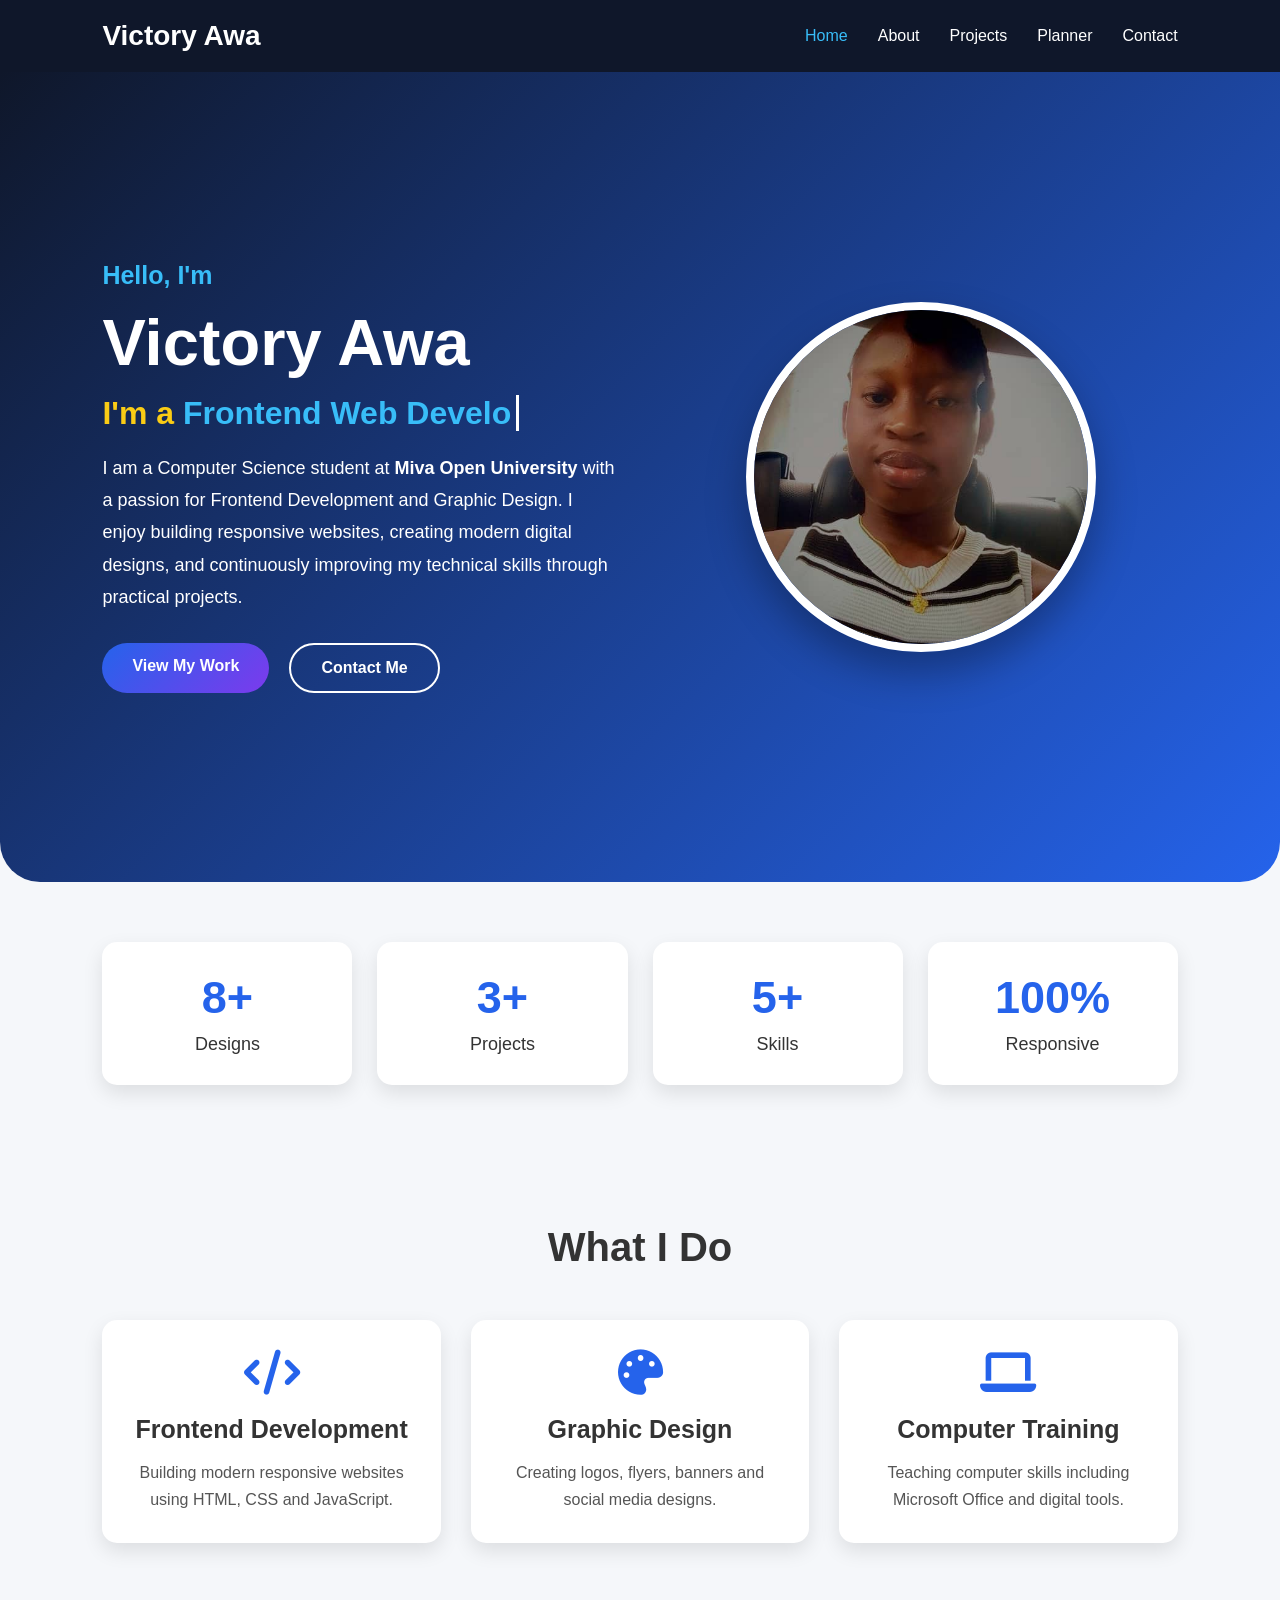
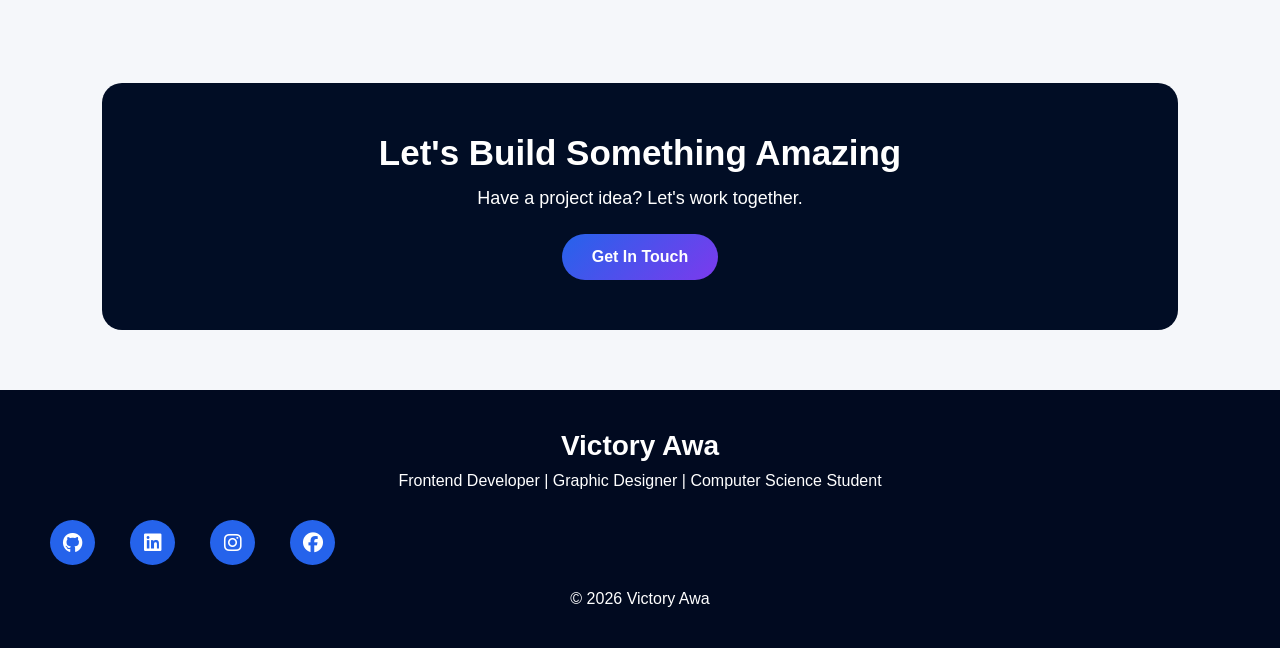
==== Student Portfolio Website/index.html @ f80d8380 "Final portfolio submission" ====
<!DOCTYPE html>
<html lang="en">

<head>

<meta charset="UTF-8">
<meta name="viewport" content="width=device-width, initial-scale=1.0">

<title>Victory Awa | Portfolio</title>

<link rel="stylesheet" href="css/style.css">

<link rel="stylesheet"
href="https://cdnjs.cloudflare.com/ajax/libs/font-awesome/6.7.2/css/all.min.css">

</head>


<body>


<header>

<nav class="navbar">

<div class="logo">
Victory Awa
</div>


<ul class="nav-links">

<li><a href="index.html" class="active">Home</a></li>

<li><a href="about.html">About</a></li>

<li><a href="projects.html">Projects</a></li>

<li><a href="planner.html">Planner</a></li>

<li><a href="contact.html">Contact</a></li>

</ul>

</nav>

</header>




<section class="hero">


<div class="hero-text">


<h3>
Hello, I'm
</h3>


<h1>
Victory Awa
</h1>

<h2>
I'm a <span id="typing"></span>
</h2>


<p>
I am a Computer Science student at <strong>Miva Open University</strong> with a passion for Frontend Development and Graphic Design. I enjoy building responsive websites, creating modern digital designs, and continuously improving my technical skills through practical projects.
</p>



<div class="hero-buttons">


<a href="projects.html" class="btn">
View My Work
</a>


<a href="contact.html" class="btn btn-outline">
Contact Me
</a>


</div>


</div>





<div class="hero-image">


<img src="images/PROFILE.jpg.jpeg" alt="Victory Awa">


</div>


</section>







<section class="stats">


<div class="stat-card">

<h2>
8+
</h2>

<p>
Designs
</p>

</div>



<div class="stat-card">

<h2>
3+
</h2>

<p>
Projects
</p>

</div>




<div class="stat-card">

<h2>
5+
</h2>

<p>
Skills
</p>

</div>




<div class="stat-card">

<h2>
100%
</h2>

<p>
Responsive
</p>

</div>


</section>







<section class="services">


<h2 class="section-title">
What I Do
</h2>



<div class="service-container">


<div class="service-card">

<i class="fa-solid fa-code"></i>

<h3>
Frontend Development
</h3>

<p>
Building modern responsive websites using HTML, CSS and JavaScript.
</p>

</div>





<div class="service-card">

<i class="fa-solid fa-palette"></i>

<h3>
Graphic Design
</h3>

<p>
Creating logos, flyers, banners and social media designs.
</p>

</div>





<div class="service-card">

<i class="fa-solid fa-laptop"></i>

<h3>
Computer Training
</h3>

<p>
Teaching computer skills including Microsoft Office and digital tools.
</p>

</div>


</div>


</section>







<section class="cta">


<h2>
Let's Build Something Amazing
</h2>


<p>
Have a project idea? Let's work together.
</p>


<a href="contact.html" class="btn">
Get In Touch
</a>


</section>





<footer>

<h3>
Victory Awa
</h3>

<p>
Frontend Developer | Graphic Designer | Computer Science Student
</p>
<div class="social-links">

       <a href="https://github.com/vawa4101-byte" target="_blank">
    <i class="fab fa-github"></i>
</a>

<a href="https://www.linkedin.com/in/victory-awa-86080041b?utm_source=share_via&utm_content=profile&utm_medium=member_android" target="_blank">
    <i class="fab fa-linkedin"></i>
</a>

<a href="https://www.instagram.com/vic973tory?igsh=dDZxZGE0OThobXF5" target="_blank">
    <i class="fab fa-instagram"></i>
</a>

<a href="https://www.facebook.com/share/1CQJ4RZ9uT/" target="_blank">
    <i class="fab fa-facebook"></i>
</a>

    </div>
 
<p>
© 2026 Victory Awa
</p>

</footer>



<script src="js/script.js"></script>


</body>

</html>
---- Student Portfolio Website/css/style.css ----
*{
    margin:0;
    padding:0;
    box-sizing:border-box;
   font-family: Arial, Helvetica, sans-serif;
}

body{
    background:#f5f7fa;
    color:#333;
}

.navbar{
    display:flex;
    justify-content:space-between;
    align-items:center;
    padding:20px 8%;
    background:#0f172a;
    position:sticky;
    top:0;
    z-index:1000;
}

.logo{
    color:#fff;
    font-size:28px;
    font-weight:bold;
}

.nav-links{
    display:flex;
    list-style:none;
    gap:30px;
}

.nav-links li a{
    color:#fff;
    text-decoration:none;
    transition:.3s;
}

.nav-links li a:hover,
.nav-links li a.active{
    color:#38bdf8;
}

.hero{
    min-height:75vh;
    display:flex;
    justify-content:space-between;
    align-items:center;
    padding:80px 8%;
    gap:60px;
}

.hero-text{
    flex:1;
}

.hero-text h1{
    font-size:55px;
    margin-bottom:15px;
}

.hero-text h2{
    color:#2563eb;
    margin-bottom:20px;
}

.hero-text p{
    line-height:1.8;
    margin-bottom:30px;
    font-size:18px;
}

.btn{
    display:inline-block;
    padding:14px 35px;
    background:#2563eb;
    color:#fff;
    text-decoration:none;
    border-radius:8px;
    font-weight:600;
    transition:.3s;
}

.btn:hover{
    background:#1d4ed8;
    transform:translateY(-3px);
}

.hero-image{
    flex:1;
    display:flex;
    justify-content:center;
}

.hero-image img{
    width:350px;
    height:350px;
    border-radius:50%;
    object-fit:cover;
    border:8px solid white;
    box-shadow:0 15px 40px rgba(0,0,0,.25);
    transition:0.4s;
}

.hero-image img:hover{
    transform:scale(1.05);
}

@media(max-width:768px){

.navbar{
    flex-direction:column;
    gap:20px;
}

.nav-links{
    flex-direction:column;
    text-align:center;
}

.hero{
    flex-direction:column-reverse;
    text-align:center;
}

.hero-text h1{
    font-size:40px;
}

.hero-image img{
    width:280px;
    height:280px;
}
}
.projects{
    padding:80px 8%;
}

.section-title{
    text-align:center;
    font-size:40px;
    margin-bottom:50px;
}

.project-container{
    display:grid;
    grid-template-columns:repeat(auto-fit,minmax(300px,1fr));
    gap:30px;
}

.project-card{
    background:#fff;
    border-radius:15px;
    overflow:hidden;
    box-shadow:0 10px 20px rgba(0,0,0,.1);
    transition:.3s;
}

.project-card:hover{
    transform:translateY(-10px);
}

.project-card img{
    width:100%;
    height:220px;
    object-fit:cover;
}

.project-card h2{
    padding:20px 20px 10px;
}

.project-card p{
    padding:0 20px 20px;
    line-height:1.7;
}

.project-card .btn{
    margin:20px;
    display:inline-block;
}
.planner{
    padding:80px 8%;
}

.task-box{
    display:flex;
    gap:15px;
    margin-bottom:30px;
}

.task-box input{
    flex:1;
    padding:15px;
    border:2px solid #ddd;
    border-radius:8px;
    font-size:16px;
}

.task-box button{
    padding:15px 30px;
    border:none;
    background:#2563eb;
    color:white;
    cursor:pointer;
    border-radius:8px;
}

#taskList{
    list-style:none;
}

#taskList li{
    background:white;
    padding:15px;
    margin-bottom:15px;
    border-radius:8px;
    display:flex;
    justify-content:space-between;
    align-items:center;
    box-shadow:0 5px 15px rgba(0,0,0,.1);
}

.completed span{
    text-decoration:line-through;
    color:gray;
}

.complete,
.delete{
    border:none;
    padding:8px 12px;
    cursor:pointer;
    margin-left:5px;
}

.complete{
    background:green;
    color:white;
}

.delete{
    background:red;
    color:white;
}
.hero{
    background:linear-gradient(135deg,#0f172a,#1e3a8a);
    color:white;
    border-radius:0 0 40px 40px;
}

.hero h3{
    font-size:24px;
    margin-bottom:10px;
    color:#93c5fd;
}

.hero-buttons{
    display:flex;
    gap:20px;
    margin-top:30px;
}

.btn-outline{
    background:transparent;
    border:2px solid white;
}

.btn-outline:hover{
    background:white;
    color:#1e3a8a;
}
.about{
    padding:80px 8%;
}

.about-container{
    display:grid;
    grid-template-columns:1fr 2fr;
    gap:50px;
    align-items:center;
}

.about-image img{
    width:100%;
    max-width:350px;
    border-radius:20px;
    box-shadow:0 10px 30px rgba(0,0,0,.2);
}

.about-content p{
    margin:20px 0;
    line-height:1.8;
}

.info-grid{
    display:grid;
    grid-template-columns:repeat(auto-fit,minmax(200px,1fr));
    gap:20px;
    margin-top:30px;
}

.info-card{
    background:#fff;
    padding:25px;
    border-radius:15px;
    text-align:center;
    box-shadow:0 5px 15px rgba(0,0,0,.1);
    transition:.3s;
}

.info-card:hover{
    transform:translateY(-8px);
}

.info-card i{
    font-size:40px;
    color:#2563eb;
    margin-bottom:15px;
}

@media(max-width:768px){

.about-container{
    grid-template-columns:1fr;
    text-align:center;
}

.about-image{
    display:flex;
    justify-content:center;
}

}
.about-image img{
    width:350px;
    height:350px;
    border-radius:50%;
    object-fit:cover;
    border:8px solid #2563eb;
    box-shadow:0 10px 30px rgba(0,0,0,0.2);
}
.skills-section{
    margin-top:60px;
}

.skills-section h2{
    text-align:center;
    margin-bottom:40px;
}


.skill{
    margin-bottom:25px;
}


.skill-name{
    display:flex;
    justify-content:space-between;
    margin-bottom:10px;
    font-weight:bold;
}


.skill-bar{
    width:100%;
    height:12px;
    background:#ddd;
    border-radius:20px;
    overflow:hidden;
}


.skill-bar div{
    height:100%;
    background:#2563eb;
    border-radius:20px;
}


.html{
    width:90%;
}

.css{
    width:85%;
}

.javascript{
    width:75%;
}

.design{
    width:80%;
}
.project-icon{
    font-size:50px;
    color:#2563eb;
    margin:30px 0;
}


.project-card{
    text-align:center;
    padding-bottom:30px;
}


.project-card h2{
    margin-bottom:15px;
}


.project-card p{
    padding:0 25px 20px;
    line-height:1.7;
}.projects{
    padding:80px 8%;
    background:#f5f7fb;
}

.section-title{
    text-align:center;
    font-size:42px;
    margin-bottom:50px;
}

.project-container{
    display:grid;
    grid-template-columns:repeat(auto-fit, minmax(320px, 1fr));
    gap:30px;
    margin-top:40px;
}
.project-card{
    background:#fff;
    border-radius:20px;
    padding:30px;
    text-align:center;
    box-shadow:0 10px 25px rgba(0,0,0,.1);
    transition:.3s;

    display:flex;
    flex-direction:column;
    justify-content:space-between;

    min-height:420px;
}

.project-card:hover{
    transform:translateY(-10px);
}

.project-icon{
    font-size:55px;
    color:#2563eb;
    margin-bottom:20px;
}

.project-card h2{
    margin-bottom:15px;
}

.project-card p{
    margin-bottom:25px;
    line-height:1.7;
}

.project-card .btn{
    display:inline-block;
    padding:12px 25px;
    background:#2563eb;
    color:#fff;
    text-decoration:none;
    border-radius:8px;
    transition:.3s;
}

.project-card .btn:hover{
    background:#1d4ed8;
}
.project-card{
    background:#fff;
    border-radius:20px;
    padding:35px;
    text-align:center;
    box-shadow:0 10px 25px rgba(0,0,0,.12);
    transition:0.4s ease;
}

.project-card:hover{
    transform:translateY(-12px);
    box-shadow:0 18px 35px rgba(37,99,235,.25);
}

.project-icon{
    font-size:60px;
    color:#2563eb;
    margin-bottom:20px;
}

.project-card h2{
    margin-bottom:15px;
    color:#0f172a;
}

.project-card p{
    line-height:1.8;
    margin-bottom:25px;
}

.project-card .btn{
    width:100%;
}
.gallery{
    padding:80px 8%;
}

.gallery-container{
    display:grid;
    grid-template-columns:repeat(auto-fit,minmax(250px,1fr));
    gap:25px;
}

.gallery-item{
    overflow:hidden;
    border-radius:20px;
    box-shadow:0 10px 25px rgba(0,0,0,.15);
}

.gallery-item img{
    width:100%;
    height:250px;
    object-fit:cover;
    transition:.4s;
}

.gallery-item img:hover{
    transform:scale(1.08);
}

.project-subtitle{
    text-align:center;
    margin-bottom:50px;
    color:#666;
    font-size:18px;
}
.contact{
    padding:80px 8%;
    background:#f5f7fb;
}

.contact-subtitle{
    text-align:center;
    color:#666;
    margin-bottom:50px;
}

.contact-container{
    display:grid;
    grid-template-columns:1fr 2fr;
    gap:40px;
}

.contact-info{
    display:flex;
    flex-direction:column;
    gap:25px;
}

.info-box{
    background:#fff;
    padding:25px;
    border-radius:15px;
    text-align:center;
    box-shadow:0 10px 20px rgba(0,0,0,.1);
}

.info-box i{
    font-size:35px;
    color:#2563eb;
    margin-bottom:15px;
}

.contact-form{
    background:#fff;
    padding:35px;
    border-radius:15px;
    box-shadow:0 10px 20px rgba(0,0,0,.1);
}

.contact-form input,
.contact-form textarea{
    width:100%;
    padding:15px;
    margin-bottom:20px;
    border:2px solid #ddd;
    border-radius:8px;
    font-size:16px;
}

.contact-form input:focus,
.contact-form textarea:focus{
    outline:none;
    border-color:#2563eb;
}

.contact-form button{
    border:none;
    cursor:pointer;
}

@media(max-width:768px){

.contact-container{
    grid-template-columns:1fr;
}

}
.footer{
    background:#0f172a;
    color:white;
    text-align:center;
    padding:50px 20px;
    margin-top:80px;
}

.footer h2{
    margin-bottom:10px;
}

.footer p{
    margin:10px 0;
}

.social-links{
    margin:25px 0;
}

.social-links a{
    display:inline-flex;
    justify-content:center;
    align-items:center;
    width:45px;
    height:45px;
    margin:0 10px;
    border-radius:50%;
    background:#2563eb;
    color:white;
    text-decoration:none;
    font-size:20px;
    transition:.3s;
}

.social-links a:hover{
    background:white;
    color:#2563eb;
    transform:translateY(-5px);
}

.copyright{
    margin-top:20px;
    font-size:14px;
    color:#ccc;
}
/* ================= PLANNER PAGE ================= */

.planner{
    padding:80px 8%;
    min-height:100vh;
    background:#f5f7fb;
}

.task-box{
    display:flex;
    gap:15px;
    margin:40px auto;
    max-width:800px;
}

.task-box input{
    flex:1;
    padding:15px;
    font-size:17px;
    border:2px solid #ddd;
    border-radius:10px;
}

.task-box button{
    background:#2563eb;
    color:white;
    border:none;
    padding:15px 30px;
    border-radius:10px;
    cursor:pointer;
    transition:.3s;
}

.task-box button:hover{
    background:#1d4ed8;
}

#taskList{
    list-style:none;
    max-width:800px;
    margin:auto;
}

#taskList li{
    background:white;
    padding:18px;
    margin-bottom:15px;
    display:flex;
    justify-content:space-between;
    align-items:center;
    border-radius:10px;
    box-shadow:0 5px 15px rgba(0,0,0,.1);
}

.complete{
    background:green;
    color:white;
    border:none;
    padding:8px 15px;
    border-radius:6px;
    cursor:pointer;
    margin-right:10px;
}

.delete{
    background:red;
    color:white;
    border:none;
    padding:8px 15px;
    border-radius:6px;
    cursor:pointer;
}

.completed span{
    text-decoration:line-through;
    color:gray;
}

@media(max-width:768px){

.task-box{
    flex-direction:column;
}

.task-box button{
    width:100%;
}

}
/* ================= CONTACT PAGE ================= */

.contact{
    padding:80px 8%;
    background:#f5f7fb;
    min-height:100vh;
}

.contact-container{
    display:grid;
    grid-template-columns:1fr 1.5fr;
    gap:40px;
    margin-top:50px;
    align-items:start;
}

.contact-info{
    background:#0f172a;
    color:#fff;
    padding:40px;
    border-radius:20px;
}

.contact-info h2{
    margin-bottom:25px;
    font-size:30px;
}

.contact-info p{
    margin:20px 0;
    font-size:18px;
    display:flex;
    align-items:center;
    gap:12px;
}

.contact-info i{
    color:#38bdf8;
    font-size:22px;
}

.contact-form{
    background:#fff;
    padding:40px;
    border-radius:20px;
    box-shadow:0 10px 30px rgba(0,0,0,.1);
}

.contact-form input,
.contact-form textarea{
    width:100%;
    padding:15px;
    margin-bottom:20px;
    border:2px solid #ddd;
    border-radius:10px;
    font-size:16px;
    transition:.3s;
}

.contact-form input:focus,
.contact-form textarea:focus{
    border-color:#2563eb;
    outline:none;
}

.contact-form textarea{
    resize:none;
}

.contact-form .btn{
    width:100%;
    border:none;
    cursor:pointer;
}

.social-links{
    display:flex;
    gap:15px;
    margin-top:30px;
}

.social-links a{
    width:45px;
    height:45px;
    display:flex;
    justify-content:center;
    align-items:center;
    background:#2563eb;
    color:#fff;
    border-radius:50%;
    text-decoration:none;
    transition:.3s;
}

.social-links a:hover{
    background:#38bdf8;
    transform:translateY(-5px);
}

@media(max-width:768px){

.contact-container{
    grid-template-columns:1fr;
}

.contact-info,
.contact-form{
    padding:25px;
}

}
/* ===== MOBILE NAVIGATION ===== */

.menu-toggle{
    display:none;
    font-size:28px;
    color:white;
    cursor:pointer;
}

@media(max-width:768px){

.navbar{
    position:relative;
}

.menu-toggle{
    display:block;
}

.nav-links{
    display:none;
    flex-direction:column;
    position:absolute;
    top:80px;
    left:0;
    width:100%;
    background:#0f172a;
    padding:20px 0;
}

.nav-links.active{
    display:flex;
}

.nav-links li{
    margin:15px 0;
    text-align:center;
}

}
#typing{
    color:#38bdf8;
    font-weight:bold;
    border-right:3px solid white;
    padding-right:5px;
    animation:blink .8s infinite;
}

@keyframes blink{

50%{

border-color:transparent;

}

}
.info-card{
    background:#fff;
    border-radius:15px;
    padding:25px;
    margin-bottom:20px;
    text-align:center;
}

.info-card i{
    font-size:28px;
    color:#38bdf8;
    margin-bottom:10px;
}

.info-card h3{
    margin:10px 0;
    color:#0f172a;
}

.info-card p{
    color:#555;
    font-size:16px;
}
/* ================= GALLERY ================= */

.gallery{
    padding:80px 8%;
}

.gallery-heading{
    font-size:28px;
    margin:60px 0 25px;
    color:#1e3a8a;
    text-align:left;
}

.gallery-grid{
    display:grid;
    grid-template-columns:repeat(auto-fit,minmax(300px,1fr));
    gap:25px;
}

.gallery-img{
    width:100%;
    height:250px;
    object-fit:cover;
    border-radius:15px;
    cursor:pointer;
    transition:.4s;
    box-shadow:0 10px 25px rgba(0,0,0,.15);
}

.gallery-img:hover{
    transform:scale(1.04);
}

.project-subtitle{
    text-align:center;
    margin-bottom:50px;
    color:#666;
    font-size:18px;
}
/* ================= PROJECT PAGE DESIGN ================= */


.project-hero{

    background:linear-gradient(135deg,#2563eb,#7c3aed);

    color:white;

    text-align:center;

    padding:90px 8%;

}


.project-hero h1{

    font-size:50px;

    margin-bottom:20px;

}


.project-hero p{

    font-size:20px;

}





/* FEATURED PROJECT */


.featured-project{

    display:grid;

    grid-template-columns:1fr 1fr;

    gap:50px;

    padding:80px 8%;

    align-items:center;

}


.featured-image img{

    width:100%;

    border-radius:25px;

    box-shadow:0 20px 40px rgba(0,0,0,.15);

}



.featured-text h2{

    font-size:40px;

    color:#2563eb;

    margin-bottom:20px;

}



.featured-text p{

    line-height:1.8;

    font-size:18px;

    margin-bottom:25px;

}




.tech{

    display:flex;

    gap:15px;

    flex-wrap:wrap;

    margin-bottom:30px;

}



.tech span{

    background:#7c3aed;

    color:white;

    padding:10px 20px;

    border-radius:30px;

    font-size:14px;

}





/* GALLERY */


.gallery{

    padding:80px 8%;

    background:#f8fafc;

}



.gallery h2{

    text-align:center;

    font-size:40px;

    color:#2563eb;

}



.gallery p{

    text-align:center;

    margin-bottom:40px;

    color:#666;

}



.gallery h3{

    margin:50px 0 20px;

    font-size:28px;

    color:#7c3aed;

}




.gallery-grid{

    display:grid;

    grid-template-columns:repeat(auto-fit,minmax(280px,1fr));

    gap:25px;

}



.gallery-grid img{

    width:100%;

    height:280px;

    object-fit:cover;

    border-radius:20px;

    box-shadow:0 10px 25px rgba(0,0,0,.15);

    transition:.4s;

    cursor:pointer;

}



.gallery-grid img:hover{

    transform:scale(1.05);

}







/* OTHER PROJECTS */


.other-projects{

    padding:80px 8%;

}



.other-projects h2{

    text-align:center;

    font-size:40px;

    color:#2563eb;

    margin-bottom:40px;

}



.cards{

    display:grid;

    grid-template-columns:repeat(auto-fit,minmax(300px,1fr));

    gap:30px;

}




.card{

    background:white;

    padding:35px;

    border-radius:20px;

    text-align:center;

    box-shadow:0 15px 30px rgba(0,0,0,.1);

    transition:.3s;

}



.card:hover{

    transform:translateY(-10px);

}



.card i{

    font-size:50px;

    color:#7c3aed;

    margin-bottom:20px;

}



.card h3{

    font-size:25px;

    margin-bottom:15px;

}



.card p{

    line-height:1.7;

    margin-bottom:25px;

}






/* BUTTON */


.btn{

    display:inline-block;

    background:linear-gradient(135deg,#2563eb,#7c3aed);

    color:white;

    padding:14px 30px;

    border-radius:30px;

    text-decoration:none;

    transition:.3s;

}



.btn:hover{

    transform:translateY(-3px);

    opacity:.9;

}





/* FOOTER */


footer{

    background:#0f172a;

    color:white;

    text-align:center;

    padding:40px;

}



footer h3{

    font-size:28px;

    margin-bottom:10px;

}

/* MOBILE RESPONSIVE */


@media(max-width:900px){


.featured-project{

    grid-template-columns:1fr;

    text-align:center;

}



.featured-text .tech{

    justify-content:center;

}



.project-hero h1{

    font-size:38px;

}


}
/* ================= HOME PAGE DESIGN ================= */


.hero{

    min-height:90vh;

    display:flex;

    justify-content:space-between;

    align-items:center;

    padding:80px 8%;

    background:linear-gradient(135deg,#0f172a,#2563eb);

    color:white;

    gap:50px;

}




.hero-text{

    flex:1;

}



.hero-text h3{

    color:#38bdf8;

    font-size:25px;

    margin-bottom:15px;

}



.hero-text h1{

    font-size:65px;

    margin-bottom:15px;

}



.hero-text h2{

    color:#facc15;

    font-size:32px;

    margin-bottom:20px;

}



.hero-text p{

    font-size:18px;

    line-height:1.8;

    margin-bottom:30px;

    max-width:600px;

}




.hero-buttons{

    display:flex;

    gap:20px;

    flex-wrap:wrap;

}





.btn-outline{

    background:transparent;

    border:2px solid white;

}



.btn-outline:hover{

    background:white;

    color:#2563eb;

}




.hero-image{

    display:flex;

    justify-content:center;

    flex:1;

}




.hero-image img{

    width:350px;

    height:350px;

    object-fit:cover;

    border-radius:50%;

    border:8px solid white;

    box-shadow:0 20px 40px rgba(0,0,0,.3);

}





/* STATISTICS */


.stats{

    display:grid;

    grid-template-columns:repeat(auto-fit,minmax(200px,1fr));

    gap:25px;

    padding:70px 8%;

    background:#f8fafc;

}




.stat-card{

    background:white;

    text-align:center;

    padding:35px;

    border-radius:20px;

    box-shadow:0 10px 25px rgba(0,0,0,.1);

    transition:.3s;

}



.stat-card:hover{

    transform:translateY(-10px);

}



.stat-card h2{

    color:#2563eb;

    font-size:45px;

}



.stat-card p{

    font-size:18px;

}





/* SERVICES */


.services{

    padding:80px 8%;

}



.section-title{

    text-align:center;

    font-size:40px;

    margin-bottom:50px;

}



.service-container{

    display:grid;

    grid-template-columns:repeat(auto-fit,minmax(280px,1fr));

    gap:30px;

}



.service-card{

    background:white;

    padding:35px;

    border-radius:20px;

    text-align:center;

    box-shadow:0 10px 25px rgba(0,0,0,.1);

    transition:.3s;

}



.service-card:hover{

    transform:translateY(-10px);

}



.service-card i{

    font-size:50px;

    color:#7c3aed;

    margin-bottom:20px;

}



.service-card h3{

    font-size:25px;

    margin-bottom:15px;

}



.service-card p{

    line-height:1.7;

    color:#555;

}





/* CALL TO ACTION */


.cta{

    margin:60px 8%;

    padding:60px;

    text-align:center;

    border-radius:25px;

    background:linear-gradient(135deg,#7c3aed,#2563eb);

    color:white;

}



.cta h2{

    font-size:40px;

    margin-bottom:20px;

}



.cta p{

    margin-bottom:30px;

    font-size:18px;

}




/* MOBILE HOME */


@media(max-width:900px){


.hero{

    flex-direction:column-reverse;

    text-align:center;

}



.hero-text h1{

    font-size:45px;

}



.hero-text h2{

    font-size:25px;

}



.hero-buttons{

    justify-content:center;

}



.hero-image img{

    width:260px;

    height:260px;

}



.cta{

    padding:40px 20px;

}


}
/* ================= ABOUT PAGE ================= */


.about-hero{

display:grid;

grid-template-columns:1fr 1fr;

align-items:center;

gap:60px;

padding:100px 8%;

background:linear-gradient(135deg,#0f172a,#1d4ed8);

color:#fff;

}

.about-image img{

width:350px;

height:350px;

border-radius:50%;

object-fit:cover;

border:8px solid #fff;

box-shadow:0 15px 35px rgba(0,0,0,.35);

}

.about-text h1{

font-size:50px;

margin-bottom:20px;

}

.about-text p{

line-height:1.9;

font-size:18px;

margin-bottom:30px;

color:#e5e7eb;

}

.skills-section{

padding:80px 8%;

background:#ffffff;

}

.skills-section h2,
.journey h2{

text-align:center;

font-size:40px;

margin-bottom:40px;

color:#1d4ed8;

}

.skill{

margin-bottom:25px;

}

.skill h3{

margin-bottom:10px;

color:#1f2937;

}

.bar{

height:15px;

background:#dbeafe;

border-radius:20px;

overflow:hidden;

}

.bar span{

display:block;

height:100%;

background:linear-gradient(90deg,#2563eb,#1d4ed8);

}

.journey{

padding:80px 8%;

background:#f1f5f9;

}

.timeline{

display:grid;

grid-template-columns:repeat(auto-fit,minmax(250px,1fr));

gap:30px;

}

.timeline-card{

background:#fff;

padding:30px;

border-radius:20px;

box-shadow:0 10px 25px rgba(0,0,0,.08);

text-align:center;

transition:.3s;

}

.timeline-card:hover{

transform:translateY(-8px);

box-shadow:0 20px 40px rgba(37,99,235,.2);

}

@media(max-width:900px){

.about-hero{

grid-template-columns:1fr;

text-align:center;

}

.about-image img{

width:260px;

height:260px;

}

}
/* ================= HOME ADDITIONS (OLD BLUE THEME) ================= */


/* Statistics Section */

.stats{

    display:grid;
    grid-template-columns:repeat(auto-fit,minmax(200px,1fr));
    gap:25px;
    padding:60px 8%;
    background:#f5f7fa;

}


.stat-card{

    background:white;
    padding:30px;
    text-align:center;
    border-radius:15px;
    box-shadow:0 8px 20px rgba(0,0,0,0.1);
    transition:0.3s;

}


.stat-card:hover{

    transform:translateY(-8px);

}


.stat-card h2{

    color:#2563eb;
    font-size:45px;
    margin-bottom:10px;

}


.stat-card p{

    font-size:18px;
    color:#333;

}





/* Services Section */

.services{

    padding:80px 8%;

}



.service-container{

    display:grid;
    grid-template-columns:repeat(auto-fit,minmax(250px,1fr));
    gap:30px;

}



.service-card{

    background:white;
    padding:30px;
    text-align:center;
    border-radius:15px;
    box-shadow:0 8px 20px rgba(0,0,0,0.1);
    transition:.3s;

}



.service-card:hover{

    transform:translateY(-10px);

}



.service-card i{

    font-size:45px;
    color:#2563eb;
    margin-bottom:20px;

}



.service-card h3{

    margin-bottom:15px;

}



.service-card p{

    line-height:1.7;
    color:#555;

}





/* Call To Action */

.cta{

    margin:60px 8%;
    padding:50px;
    background:#010d25;
    color:white;
    text-align:center;
    border-radius:20px;

}



.cta h2{

    font-size:35px;
    margin-bottom:15px;

}



.cta p{

    margin-bottom:25px;

}





/* Better footer */

footer{

    background:#010a20;
    color:white;
    text-align:center;
    padding:40px;

}



footer h3{

    font-size:28px;
    margin-bottom:10px;

}




/* Mobile */

@media(max-width:768px){


.stats{

    grid-template-columns:1fr;

}


.cta{

    margin:30px 5%;
    padding:35px 20px;

}


}
.contact-intro{
    text-align:center;
    margin-bottom:60px;
}

.contact-intro h2{
    font-size:42px;
    margin-bottom:15px;
}

.contact-intro p{
    max-width:700px;
    margin:auto;
    color:#666;
    line-height:1.8;
}
.contact-section{
    width:90%;
    max-width:1200px;
    margin:60px auto;
}

.contact-info{
    display:grid;
    grid-template-columns:repeat(auto-fit,minmax(250px,1fr));
    gap:25px;
    margin-bottom:40px;
}

.info-card{
    background:#fff;
    padding:30px;
    border-radius:15px;
    text-align:center;
    box-shadow:0 10px 25px rgba(0,0,0,.08);
}

.info-card i{
    font-size:32px;
    color:#3b82f6;
    margin-bottom:15px;
}

.contact-form{
    background:#fff;
    padding:35px;
    border-radius:15px;
    box-shadow:0 10px 25px rgba(0,0,0,.08);
}

.contact-form input,
.contact-form textarea{
    width:100%;
    padding:15px;
    margin-bottom:20px;
    border:1px solid #ddd;
    border-radius:10px;
    font-size:16px;
}

.contact-intro{
    text-align:center;
    margin:60px auto 40px;
    max-width:700px;
}

.contact-intro p{
    color:#666;
    line-height:1.8;
}
.planner-page{
    min-height:100vh;
    display:flex;
    flex-direction:column;
}

.planner-container{
    flex:1;
}
#addTaskBtn{
    background:#2563eb;
    color:#fff;
    border:none;
    padding:14px 28px;
    border-radius:10px;
    cursor:pointer;
    font-weight:600;
    transition:0.3s;
}

#addTaskBtn:hover{
    background:#1d4ed8;
}
.add-btn{
    background:#2563eb;
    color:#fff;
    border:none;
    padding:14px 28px;
    border-radius:10px;
    font-weight:600;
    cursor:pointer;
    transition:.3s;
}

.add-btn:hover{
    background:#1d4ed8;
    transform:translateY(-2px);
}
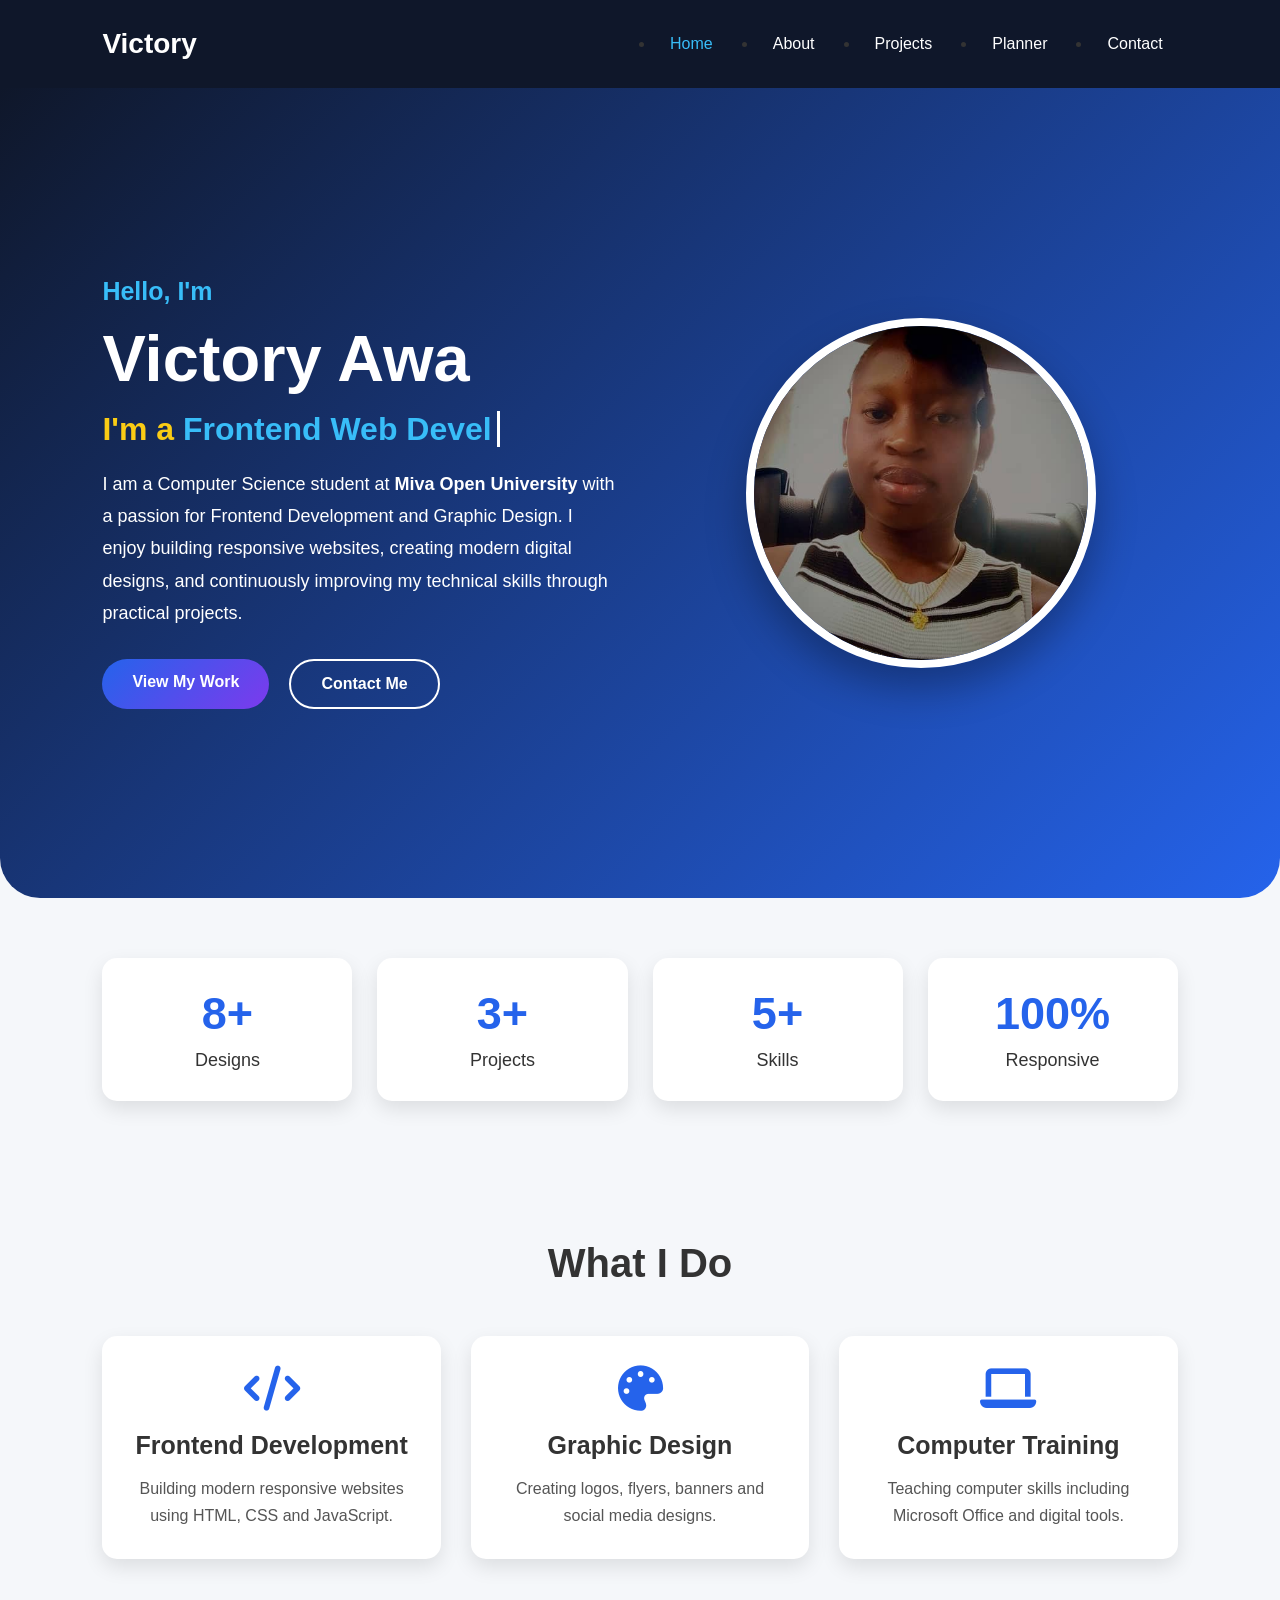
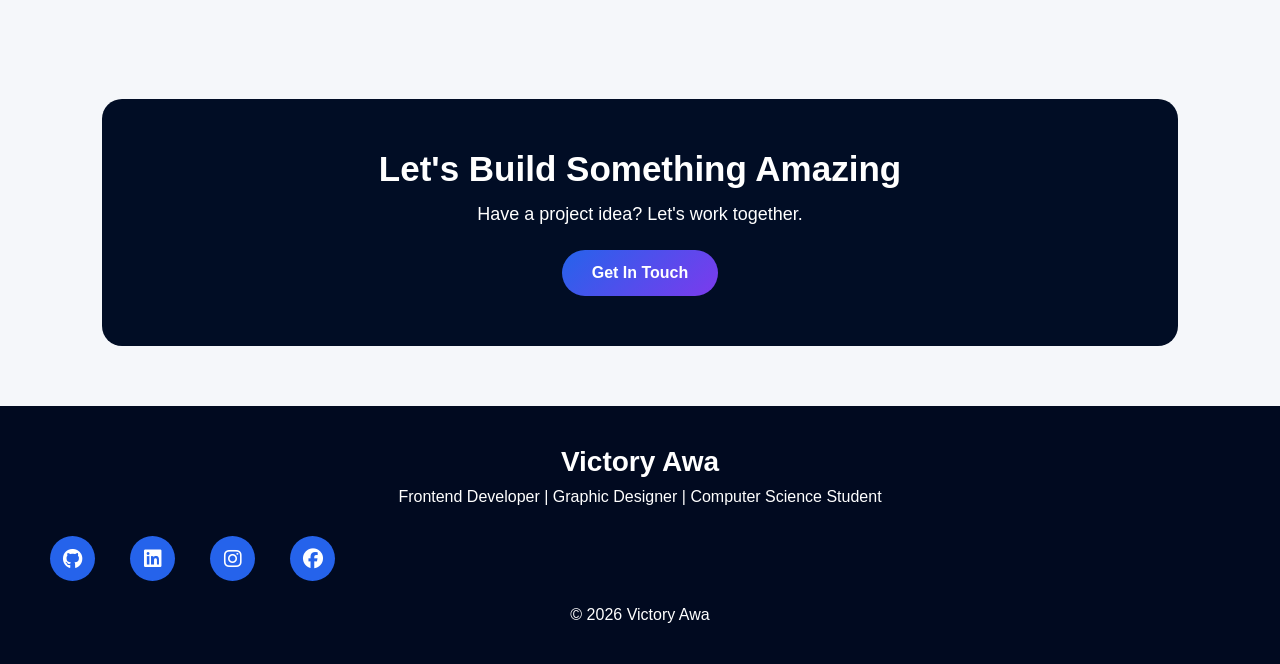
==== commit 2f7e1b95: "Updated mobile navigation" ====
--- a/Student Portfolio Website/index.html
+++ b/Student Portfolio Website/index.html
@@ -23,9 +23,11 @@
 
 <nav class="navbar">
 
-<div class="logo">
-Victory Awa
-</div>
+    <div class="logo">Victory</div>
+
+    <div class="menu-toggle">
+        <i class="fas fa-bars"></i>
+    </div>
 
 
 <ul class="nav-links">
--- a/Student Portfolio Website/css/style.css
+++ b/Student Portfolio Website/css/style.css
@@ -1,1020 +1,2489 @@
+
+
+
+
+
+
 *{
+
     margin:0;
+
     padding:0;
+
     box-sizing:border-box;
+
    font-family: Arial, Helvetica, sans-serif;
-}
+
+}
+
+
 
 body{
+
     background:#f5f7fa;
+
     color:#333;
-}
+
+}
+
+
 
 .navbar{
+
     display:flex;
+
     justify-content:space-between;
+
     align-items:center;
+
     padding:20px 8%;
+
     background:#0f172a;
-    position:sticky;
+
+    position:relative;
+
     top:0;
+
     z-index:1000;
+
 }
 
 .logo{
+
     color:#fff;
+
     font-size:28px;
+
     font-weight:bold;
-}
-
-.nav-links{
+
+}
+
+
+
+/* .nav-links{
+
     display:flex;
+
     list-style:none;
+
     gap:30px;
-}
-
-.nav-links li a{
-    color:#fff;
-    text-decoration:none;
-    transition:.3s;
-}
-
-.nav-links li a:hover,
-.nav-links li a.active{
-    color:#38bdf8;
-}
-
-.hero{
-    min-height:75vh;
-    display:flex;
-    justify-content:space-between;
-    align-items:center;
-    padding:80px 8%;
-    gap:60px;
-}
-
-.hero-text{
-    flex:1;
-}
-
-.hero-text h1{
-    font-size:55px;
-    margin-bottom:15px;
-}
-
-.hero-text h2{
-    color:#2563eb;
-    margin-bottom:20px;
-}
-
-.hero-text p{
-    line-height:1.8;
-    margin-bottom:30px;
-    font-size:18px;
-}
-
-.btn{
-    display:inline-block;
-    padding:14px 35px;
-    background:#2563eb;
-    color:#fff;
-    text-decoration:none;
-    border-radius:8px;
-    font-weight:600;
-    transition:.3s;
-}
-
-.btn:hover{
-    background:#1d4ed8;
-    transform:translateY(-3px);
-}
-
-.hero-image{
-    flex:1;
-    display:flex;
-    justify-content:center;
-}
-
-.hero-image img{
-    width:350px;
-    height:350px;
-    border-radius:50%;
-    object-fit:cover;
-    border:8px solid white;
-    box-shadow:0 15px 40px rgba(0,0,0,.25);
-    transition:0.4s;
-}
-
-.hero-image img:hover{
-    transform:scale(1.05);
-}
-
-@media(max-width:768px){
-
-.navbar{
-    flex-direction:column;
-    gap:20px;
-}
-
-.nav-links{
-    flex-direction:column;
-    text-align:center;
-}
-
-.hero{
-    flex-direction:column-reverse;
-    text-align:center;
-}
-
-.hero-text h1{
-    font-size:40px;
-}
-
-.hero-image img{
-    width:280px;
-    height:280px;
-}
-}
-.projects{
-    padding:80px 8%;
-}
-
-.section-title{
-    text-align:center;
-    font-size:40px;
-    margin-bottom:50px;
-}
-
-.project-container{
-    display:grid;
-    grid-template-columns:repeat(auto-fit,minmax(300px,1fr));
-    gap:30px;
-}
-
-.project-card{
-    background:#fff;
-    border-radius:15px;
-    overflow:hidden;
-    box-shadow:0 10px 20px rgba(0,0,0,.1);
-    transition:.3s;
-}
-
-.project-card:hover{
-    transform:translateY(-10px);
-}
-
-.project-card img{
-    width:100%;
-    height:220px;
-    object-fit:cover;
-}
-
-.project-card h2{
-    padding:20px 20px 10px;
-}
-
-.project-card p{
-    padding:0 20px 20px;
-    line-height:1.7;
-}
-
-.project-card .btn{
-    margin:20px;
-    display:inline-block;
-}
-.planner{
-    padding:80px 8%;
-}
-
-.task-box{
-    display:flex;
-    gap:15px;
-    margin-bottom:30px;
-}
-
-.task-box input{
-    flex:1;
-    padding:15px;
-    border:2px solid #ddd;
-    border-radius:8px;
-    font-size:16px;
-}
-
-.task-box button{
-    padding:15px 30px;
-    border:none;
-    background:#2563eb;
-    color:white;
-    cursor:pointer;
-    border-radius:8px;
-}
-
-#taskList{
-    list-style:none;
-}
-
-#taskList li{
-    background:white;
-    padding:15px;
-    margin-bottom:15px;
-    border-radius:8px;
-    display:flex;
-    justify-content:space-between;
-    align-items:center;
-    box-shadow:0 5px 15px rgba(0,0,0,.1);
-}
-
-.completed span{
-    text-decoration:line-through;
-    color:gray;
-}
-
-.complete,
-.delete{
-    border:none;
-    padding:8px 12px;
-    cursor:pointer;
-    margin-left:5px;
-}
-
-.complete{
-    background:green;
-    color:white;
-}
-
-.delete{
-    background:red;
-    color:white;
-}
-.hero{
-    background:linear-gradient(135deg,#0f172a,#1e3a8a);
-    color:white;
-    border-radius:0 0 40px 40px;
-}
-
-.hero h3{
-    font-size:24px;
-    margin-bottom:10px;
-    color:#93c5fd;
-}
-
-.hero-buttons{
-    display:flex;
-    gap:20px;
-    margin-top:30px;
-}
-
-.btn-outline{
-    background:transparent;
-    border:2px solid white;
-}
-
-.btn-outline:hover{
-    background:white;
-    color:#1e3a8a;
-}
-.about{
-    padding:80px 8%;
-}
-
-.about-container{
-    display:grid;
-    grid-template-columns:1fr 2fr;
-    gap:50px;
-    align-items:center;
-}
-
-.about-image img{
-    width:100%;
-    max-width:350px;
-    border-radius:20px;
-    box-shadow:0 10px 30px rgba(0,0,0,.2);
-}
-
-.about-content p{
-    margin:20px 0;
-    line-height:1.8;
-}
-
-.info-grid{
-    display:grid;
-    grid-template-columns:repeat(auto-fit,minmax(200px,1fr));
-    gap:20px;
-    margin-top:30px;
-}
-
-.info-card{
-    background:#fff;
-    padding:25px;
-    border-radius:15px;
-    text-align:center;
-    box-shadow:0 5px 15px rgba(0,0,0,.1);
-    transition:.3s;
-}
-
-.info-card:hover{
-    transform:translateY(-8px);
-}
-
-.info-card i{
-    font-size:40px;
-    color:#2563eb;
-    margin-bottom:15px;
-}
-
-@media(max-width:768px){
-
-.about-container{
-    grid-template-columns:1fr;
-    text-align:center;
-}
-
-.about-image{
-    display:flex;
-    justify-content:center;
-}
-
-}
-.about-image img{
-    width:350px;
-    height:350px;
-    border-radius:50%;
-    object-fit:cover;
-    border:8px solid #2563eb;
-    box-shadow:0 10px 30px rgba(0,0,0,0.2);
-}
-.skills-section{
-    margin-top:60px;
-}
-
-.skills-section h2{
-    text-align:center;
-    margin-bottom:40px;
-}
-
-
-.skill{
-    margin-bottom:25px;
-}
-
-
-.skill-name{
-    display:flex;
-    justify-content:space-between;
-    margin-bottom:10px;
-    font-weight:bold;
-}
-
-
-.skill-bar{
-    width:100%;
-    height:12px;
-    background:#ddd;
-    border-radius:20px;
-    overflow:hidden;
-}
-
-
-.skill-bar div{
-    height:100%;
-    background:#2563eb;
-    border-radius:20px;
-}
-
-
-.html{
-    width:90%;
-}
-
-.css{
-    width:85%;
-}
-
-.javascript{
-    width:75%;
-}
-
-.design{
-    width:80%;
-}
-.project-icon{
-    font-size:50px;
-    color:#2563eb;
-    margin:30px 0;
-}
-
-
-.project-card{
-    text-align:center;
-    padding-bottom:30px;
-}
-
-
-.project-card h2{
-    margin-bottom:15px;
-}
-
-
-.project-card p{
-    padding:0 25px 20px;
-    line-height:1.7;
-}.projects{
-    padding:80px 8%;
-    background:#f5f7fb;
-}
-
-.section-title{
-    text-align:center;
-    font-size:42px;
-    margin-bottom:50px;
-}
-
-.project-container{
-    display:grid;
-    grid-template-columns:repeat(auto-fit, minmax(320px, 1fr));
-    gap:30px;
-    margin-top:40px;
-}
-.project-card{
-    background:#fff;
-    border-radius:20px;
-    padding:30px;
-    text-align:center;
-    box-shadow:0 10px 25px rgba(0,0,0,.1);
-    transition:.3s;
-
-    display:flex;
-    flex-direction:column;
-    justify-content:space-between;
-
-    min-height:420px;
-}
-
-.project-card:hover{
-    transform:translateY(-10px);
-}
-
-.project-icon{
-    font-size:55px;
-    color:#2563eb;
-    margin-bottom:20px;
-}
-
-.project-card h2{
-    margin-bottom:15px;
-}
-
-.project-card p{
-    margin-bottom:25px;
-    line-height:1.7;
-}
-
-.project-card .btn{
-    display:inline-block;
-    padding:12px 25px;
-    background:#2563eb;
-    color:#fff;
-    text-decoration:none;
-    border-radius:8px;
-    transition:.3s;
-}
-
-.project-card .btn:hover{
-    background:#1d4ed8;
-}
-.project-card{
-    background:#fff;
-    border-radius:20px;
-    padding:35px;
-    text-align:center;
-    box-shadow:0 10px 25px rgba(0,0,0,.12);
-    transition:0.4s ease;
-}
-
-.project-card:hover{
-    transform:translateY(-12px);
-    box-shadow:0 18px 35px rgba(37,99,235,.25);
-}
-
-.project-icon{
-    font-size:60px;
-    color:#2563eb;
-    margin-bottom:20px;
-}
-
-.project-card h2{
-    margin-bottom:15px;
-    color:#0f172a;
-}
-
-.project-card p{
-    line-height:1.8;
-    margin-bottom:25px;
-}
-
-.project-card .btn{
-    width:100%;
-}
-.gallery{
-    padding:80px 8%;
-}
-
-.gallery-container{
-    display:grid;
-    grid-template-columns:repeat(auto-fit,minmax(250px,1fr));
-    gap:25px;
-}
-
-.gallery-item{
-    overflow:hidden;
-    border-radius:20px;
-    box-shadow:0 10px 25px rgba(0,0,0,.15);
-}
-
-.gallery-item img{
-    width:100%;
-    height:250px;
-    object-fit:cover;
-    transition:.4s;
-}
-
-.gallery-item img:hover{
-    transform:scale(1.08);
-}
-
-.project-subtitle{
-    text-align:center;
-    margin-bottom:50px;
-    color:#666;
-    font-size:18px;
-}
-.contact{
-    padding:80px 8%;
-    background:#f5f7fb;
-}
-
-.contact-subtitle{
-    text-align:center;
-    color:#666;
-    margin-bottom:50px;
-}
-
-.contact-container{
-    display:grid;
-    grid-template-columns:1fr 2fr;
-    gap:40px;
-}
-
-.contact-info{
-    display:flex;
-    flex-direction:column;
-    gap:25px;
-}
-
-.info-box{
-    background:#fff;
-    padding:25px;
-    border-radius:15px;
-    text-align:center;
-    box-shadow:0 10px 20px rgba(0,0,0,.1);
-}
-
-.info-box i{
-    font-size:35px;
-    color:#2563eb;
-    margin-bottom:15px;
-}
-
-.contact-form{
-    background:#fff;
-    padding:35px;
-    border-radius:15px;
-    box-shadow:0 10px 20px rgba(0,0,0,.1);
-}
-
-.contact-form input,
-.contact-form textarea{
-    width:100%;
-    padding:15px;
-    margin-bottom:20px;
-    border:2px solid #ddd;
-    border-radius:8px;
-    font-size:16px;
-}
-
-.contact-form input:focus,
-.contact-form textarea:focus{
-    outline:none;
-    border-color:#2563eb;
-}
-
-.contact-form button{
-    border:none;
-    cursor:pointer;
-}
-
-@media(max-width:768px){
-
-.contact-container{
-    grid-template-columns:1fr;
-}
-
-}
-.footer{
-    background:#0f172a;
-    color:white;
-    text-align:center;
-    padding:50px 20px;
-    margin-top:80px;
-}
-
-.footer h2{
-    margin-bottom:10px;
-}
-
-.footer p{
-    margin:10px 0;
-}
-
-.social-links{
-    margin:25px 0;
-}
-
-.social-links a{
-    display:inline-flex;
-    justify-content:center;
-    align-items:center;
-    width:45px;
-    height:45px;
-    margin:0 10px;
-    border-radius:50%;
-    background:#2563eb;
-    color:white;
-    text-decoration:none;
-    font-size:20px;
-    transition:.3s;
-}
-
-.social-links a:hover{
-    background:white;
-    color:#2563eb;
-    transform:translateY(-5px);
-}
-
-.copyright{
-    margin-top:20px;
-    font-size:14px;
-    color:#ccc;
-}
-/* ================= PLANNER PAGE ================= */
-
-.planner{
-    padding:80px 8%;
-    min-height:100vh;
-    background:#f5f7fb;
-}
-
-.task-box{
-    display:flex;
-    gap:15px;
-    margin:40px auto;
-    max-width:800px;
-}
-
-.task-box input{
-    flex:1;
-    padding:15px;
-    font-size:17px;
-    border:2px solid #ddd;
-    border-radius:10px;
-}
-
-.task-box button{
-    background:#2563eb;
-    color:white;
-    border:none;
-    padding:15px 30px;
-    border-radius:10px;
-    cursor:pointer;
-    transition:.3s;
-}
-
-.task-box button:hover{
-    background:#1d4ed8;
-}
-
-#taskList{
-    list-style:none;
-    max-width:800px;
-    margin:auto;
-}
-
-#taskList li{
-    background:white;
-    padding:18px;
-    margin-bottom:15px;
-    display:flex;
-    justify-content:space-between;
-    align-items:center;
-    border-radius:10px;
-    box-shadow:0 5px 15px rgba(0,0,0,.1);
-}
-
-.complete{
-    background:green;
-    color:white;
-    border:none;
-    padding:8px 15px;
-    border-radius:6px;
-    cursor:pointer;
-    margin-right:10px;
-}
-
-.delete{
-    background:red;
-    color:white;
-    border:none;
-    padding:8px 15px;
-    border-radius:6px;
-    cursor:pointer;
-}
-
-.completed span{
-    text-decoration:line-through;
-    color:gray;
-}
-
-@media(max-width:768px){
-
-.task-box{
-    flex-direction:column;
-}
-
-.task-box button{
-    width:100%;
-}
-
-}
-/* ================= CONTACT PAGE ================= */
-
-.contact{
-    padding:80px 8%;
-    background:#f5f7fb;
-    min-height:100vh;
-}
-
-.contact-container{
-    display:grid;
-    grid-template-columns:1fr 1.5fr;
-    gap:40px;
-    margin-top:50px;
-    align-items:start;
-}
-
-.contact-info{
-    background:#0f172a;
-    color:#fff;
-    padding:40px;
-    border-radius:20px;
-}
-
-.contact-info h2{
-    margin-bottom:25px;
-    font-size:30px;
-}
-
-.contact-info p{
-    margin:20px 0;
-    font-size:18px;
-    display:flex;
-    align-items:center;
-    gap:12px;
-}
-
-.contact-info i{
-    color:#38bdf8;
-    font-size:22px;
-}
-
-.contact-form{
-    background:#fff;
-    padding:40px;
-    border-radius:20px;
-    box-shadow:0 10px 30px rgba(0,0,0,.1);
-}
-
-.contact-form input,
-.contact-form textarea{
-    width:100%;
-    padding:15px;
-    margin-bottom:20px;
-    border:2px solid #ddd;
-    border-radius:10px;
-    font-size:16px;
-    transition:.3s;
-}
-
-.contact-form input:focus,
-.contact-form textarea:focus{
-    border-color:#2563eb;
-    outline:none;
-}
-
-.contact-form textarea{
-    resize:none;
-}
-
-.contact-form .btn{
-    width:100%;
-    border:none;
-    cursor:pointer;
-}
-
-.social-links{
-    display:flex;
-    gap:15px;
-    margin-top:30px;
-}
-
-.social-links a{
-    width:45px;
-    height:45px;
-    display:flex;
-    justify-content:center;
-    align-items:center;
-    background:#2563eb;
-    color:#fff;
-    border-radius:50%;
-    text-decoration:none;
-    transition:.3s;
-}
-
-.social-links a:hover{
-    background:#38bdf8;
-    transform:translateY(-5px);
-}
-
-@media(max-width:768px){
-
-.contact-container{
-    grid-template-columns:1fr;
-}
-
-.contact-info,
-.contact-form{
-    padding:25px;
-}
-
-}
-/* ===== MOBILE NAVIGATION ===== */
-
-.menu-toggle{
-    display:none;
-    font-size:28px;
-    color:white;
-    cursor:pointer;
-}
-
-@media(max-width:768px){
-
-.navbar{
-    position:relative;
-}
-
-.menu-toggle{
-    display:block;
-}
-
+
+} */
 .nav-links{
     display:none;
     flex-direction:column;
     position:absolute;
-    top:80px;
+    top:70px;
     left:0;
     width:100%;
     background:#0f172a;
-    padding:20px 0;
-}
-
+}
+
+
+
+.nav-links li a{
+
+    color:#fff;
+
+    text-decoration:none;
+
+    transition:.3s;
+
+}
+.nav-links li{
+    text-align:center;
+    padding:15px;
+}
+
+
+
+.nav-links li a:hover,
+
+.nav-links li a.active{
+
+    color:#38bdf8;
+
+}
 .nav-links.active{
     display:flex;
 }
 
-.nav-links li{
-    margin:15px 0;
+
+.hero{
+
+    min-height:75vh;
+
+    display:flex;
+
+    justify-content:space-between;
+
+    align-items:center;
+
+    padding:80px 8%;
+
+    gap:60px;
+
+}
+
+
+
+.hero-text{
+
+    flex:1;
+
+}
+
+
+
+.hero-text h1{
+
+    font-size:55px;
+
+    margin-bottom:15px;
+
+}
+
+
+
+.hero-text h2{
+
+    color:#2563eb;
+
+    margin-bottom:20px;
+
+}
+
+
+
+.hero-text p{
+
+    line-height:1.8;
+
+    margin-bottom:30px;
+
+    font-size:18px;
+
+}
+
+
+
+.btn{
+
+    display:inline-block;
+
+    padding:14px 35px;
+
+    background:#2563eb;
+
+    color:#fff;
+
+    text-decoration:none;
+
+    border-radius:8px;
+
+    font-weight:600;
+
+    transition:.3s;
+
+}
+
+
+
+.btn:hover{
+
+    background:#1d4ed8;
+
+    transform:translateY(-3px);
+
+}
+
+
+
+.hero-image{
+
+    flex:1;
+
+    display:flex;
+
+    justify-content:center;
+
+}
+
+
+
+.hero-image img{
+
+    width:350px;
+
+    height:350px;
+
+    border-radius:50%;
+
+    object-fit:cover;
+
+    border:8px solid white;
+
+    box-shadow:0 15px 40px rgba(0,0,0,.25);
+
+    transition:0.4s;
+
+}
+
+
+
+.hero-image img:hover{
+
+    transform:scale(1.05);
+
+}
+
+
+
+@media(max-width:768px){
+
+
+
+.navbar{
+
+    flex-direction:column;
+
+    gap:20px;
+
+}
+
+
+
+.nav-links{
+
+    flex-direction:column;
+
     text-align:center;
-}
-
-}
+
+}
+
+
+
+.hero{
+
+    flex-direction:column-reverse;
+
+    text-align:center;
+
+}
+
+
+
+.hero-text h1{
+
+    font-size:40px;
+
+}
+
+
+
+.hero-image img{
+
+    width:280px;
+
+    height:280px;
+
+}
+
+}
+
+.projects{
+
+    padding:80px 8%;
+
+}
+
+
+
+.section-title{
+
+    text-align:center;
+
+    font-size:40px;
+
+    margin-bottom:50px;
+
+}
+
+
+
+.project-container{
+
+    display:grid;
+
+    grid-template-columns:repeat(auto-fit,minmax(300px,1fr));
+
+    gap:30px;
+
+}
+
+
+
+.project-card{
+
+    background:#fff;
+
+    border-radius:15px;
+
+    overflow:hidden;
+
+    box-shadow:0 10px 20px rgba(0,0,0,.1);
+
+    transition:.3s;
+
+}
+
+
+
+.project-card:hover{
+
+    transform:translateY(-10px);
+
+}
+
+
+
+.project-card img{
+
+    width:100%;
+
+    height:220px;
+
+    object-fit:cover;
+
+}
+
+
+
+.project-card h2{
+
+    padding:20px 20px 10px;
+
+}
+
+
+
+.project-card p{
+
+    padding:0 20px 20px;
+
+    line-height:1.7;
+
+}
+
+
+
+.project-card .btn{
+
+    margin:20px;
+
+    display:inline-block;
+
+}
+
+.planner{
+
+    padding:80px 8%;
+
+}
+
+
+
+.task-box{
+
+    display:flex;
+
+    gap:15px;
+
+    margin-bottom:30px;
+
+}
+
+
+
+.task-box input{
+
+    flex:1;
+
+    padding:15px;
+
+    border:2px solid #ddd;
+
+    border-radius:8px;
+
+    font-size:16px;
+
+}
+
+
+
+.task-box button{
+
+    padding:15px 30px;
+
+    border:none;
+
+    background:#2563eb;
+
+    color:white;
+
+    cursor:pointer;
+
+    border-radius:8px;
+
+}
+
+
+
+#taskList{
+
+    list-style:none;
+
+}
+
+
+
+#taskList li{
+
+    background:white;
+
+    padding:15px;
+
+    margin-bottom:15px;
+
+    border-radius:8px;
+
+    display:flex;
+
+    justify-content:space-between;
+
+    align-items:center;
+
+    box-shadow:0 5px 15px rgba(0,0,0,.1);
+
+}
+
+
+
+.completed span{
+
+    text-decoration:line-through;
+
+    color:gray;
+
+}
+
+
+
+.complete,
+
+.delete{
+
+    border:none;
+
+    padding:8px 12px;
+
+    cursor:pointer;
+
+    margin-left:5px;
+
+}
+
+
+
+.complete{
+
+    background:green;
+
+    color:white;
+
+}
+
+
+
+.delete{
+
+    background:red;
+
+    color:white;
+
+}
+
+.hero{
+
+    background:linear-gradient(135deg,#0f172a,#1e3a8a);
+
+    color:white;
+
+    border-radius:0 0 40px 40px;
+
+}
+
+
+
+.hero h3{
+
+    font-size:24px;
+
+    margin-bottom:10px;
+
+    color:#93c5fd;
+
+}
+
+
+
+.hero-buttons{
+
+    display:flex;
+
+    gap:20px;
+
+    margin-top:30px;
+
+}
+
+
+
+.btn-outline{
+
+    background:transparent;
+
+    border:2px solid white;
+
+}
+
+
+
+.btn-outline:hover{
+
+    background:white;
+
+    color:#1e3a8a;
+
+}
+
+.about{
+
+    padding:80px 8%;
+
+}
+
+
+
+.about-container{
+
+    display:grid;
+
+    grid-template-columns:1fr 2fr;
+
+    gap:50px;
+
+    align-items:center;
+
+}
+
+
+
+.about-image img{
+
+    width:100%;
+
+    max-width:350px;
+
+    border-radius:20px;
+
+    box-shadow:0 10px 30px rgba(0,0,0,.2);
+
+}
+
+
+
+.about-content p{
+
+    margin:20px 0;
+
+    line-height:1.8;
+
+}
+
+
+
+.info-grid{
+
+    display:grid;
+
+    grid-template-columns:repeat(auto-fit,minmax(200px,1fr));
+
+    gap:20px;
+
+    margin-top:30px;
+
+}
+
+
+
+.info-card{
+
+    background:#fff;
+
+    padding:25px;
+
+    border-radius:15px;
+
+    text-align:center;
+
+    box-shadow:0 5px 15px rgba(0,0,0,.1);
+
+    transition:.3s;
+
+}
+
+
+
+.info-card:hover{
+
+    transform:translateY(-8px);
+
+}
+
+
+
+.info-card i{
+
+    font-size:40px;
+
+    color:#2563eb;
+
+    margin-bottom:15px;
+
+}
+
+
+
+@media(max-width:768px){
+
+
+
+.about-container{
+
+    grid-template-columns:1fr;
+
+    text-align:center;
+
+}
+
+
+
+.about-image{
+
+    display:flex;
+
+    justify-content:center;
+
+}
+
+
+
+}
+
+.about-image img{
+
+    width:350px;
+
+    height:350px;
+
+    border-radius:50%;
+
+    object-fit:cover;
+
+    border:8px solid #2563eb;
+
+    box-shadow:0 10px 30px rgba(0,0,0,0.2);
+
+    
+
+}
+
+
+
+/* skkills */
+
+
+
+
+
+/* ===============================
+
+   PREMIUM SKILLS SECTION
+
+================================ */
+
+
+
+.skills-section{
+
+
+
+    padding:90px 8%;
+
+
+
+    background:
+
+    linear-gradient(135deg,#ffffff,#e0f2fe);
+
+
+
+    position:relative;
+
+
+
+    overflow:hidden;
+
+
+
+}
+
+
+
+
+
+.skills-section h2{
+
+
+
+    text-align:center;
+
+
+
+    font-size:45px;
+
+
+
+    color:#0284c7;
+
+
+
+    margin-bottom:50px;
+
+
+
+    font-weight:800;
+
+
+
+}
+
+
+
+
+
+.skills-container{
+
+
+
+    max-width:900px;
+
+
+
+    margin:auto;
+
+
+
+    display:grid;
+
+
+
+    gap:30px;
+
+
+
+}
+
+
+
+
+
+/* Skill Card */
+
+
+
+.skill{
+
+
+
+    background:white;
+
+
+
+    padding:30px;
+
+
+
+    border-radius:20px;
+
+
+
+    box-shadow:
+
+    0 15px 35px rgba(14,165,233,.15);
+
+
+
+    border:1px solid #bae6fd;
+
+
+
+    transition:.4s ease;
+
+
+
+}
+
+
+
+
+
+.skill:hover{
+
+
+
+    transform:translateY(-8px);
+
+
+
+    box-shadow:
+
+    0 20px 45px rgba(14,165,233,.3);
+
+
+
+}
+
+
+
+
+
+
+
+/* Title */
+
+
+
+.skill-title{
+
+
+
+    display:flex;
+
+
+
+    justify-content:space-between;
+
+
+
+    align-items:center;
+
+
+
+    margin-bottom:15px;
+
+
+
+}
+
+
+
+
+
+.skill-title h3{
+
+
+
+    color:#334155;
+
+
+
+    font-size:22px;
+
+
+
+}
+
+
+
+
+
+.skill-title span{
+
+
+
+    color:#0284c7;
+
+
+
+    font-weight:bold;
+
+
+
+    font-size:18px;
+
+
+
+}
+
+
+
+
+
+
+
+/* Progress Background */
+
+
+
+.bar{
+
+
+
+    height:18px;
+
+
+
+    background:#e2e8f0;
+
+
+
+    border-radius:50px;
+
+
+
+    overflow:hidden;
+
+
+
+}
+
+
+
+
+
+
+
+/* Animated Progress */
+
+
+
+.bar span{
+
+
+
+    display:block;
+
+
+
+    height:100%;
+
+
+
+    border-radius:50px;
+
+
+
+
+
+    background:
+
+
+
+    linear-gradient(
+
+    90deg,
+
+    #38bdf8,
+
+    #0284c7
+
+    );
+
+
+
+
+
+    animation:
+
+    fillBar 2s ease forwards;
+
+
+
+
+
+    position:relative;
+
+
+
+}
+
+
+
+
+
+
+
+/* Moving shine effect */
+
+
+
+.bar span::after{
+
+
+
+    content:"";
+
+
+
+    position:absolute;
+
+
+
+    top:0;
+
+
+
+    left:-50%;
+
+
+
+    width:50%;
+
+
+
+    height:100%;
+
+
+
+
+
+    background:
+
+    rgba(255,255,255,.5);
+
+
+
+
+
+    animation:
+
+    shine 2s infinite;
+
+
+
+}
+
+
+
+
+
+
+
+/* Bar animation */
+
+
+
+@keyframes fillBar{
+
+
+
+    from{
+
+
+
+        width:0;
+
+
+
+    }
+
+
+
+}
+
+
+
+
+
+
+
+/* Shine animation */
+
+
+
+@keyframes shine{
+
+
+
+    from{
+
+
+
+        left:-50%;
+
+
+
+    }
+
+
+
+
+
+    to{
+
+
+
+        left:120%;
+
+
+
+    }
+
+
+
+}
+
+
+
+
+
+
+
+/* Mobile */
+
+
+
+@media(max-width:768px){
+
+
+
+.skills-section{
+
+
+
+padding:60px 5%;
+
+
+
+}
+
+
+
+
+
+.skills-section h2{
+
+
+
+font-size:35px;
+
+
+
+}
+
+
+
+
+
+.skill{
+
+
+
+padding:25px;
+
+
+
+}
+
+
+
+}
+
+
+
+.html{
+
+    width:90%;
+
+}
+
+
+
+.css{
+
+    width:85%;
+
+}
+
+
+
+.javascript{
+
+    width:75%;
+
+}
+
+
+
+.design{
+
+    width:80%;
+
+}
+
+.project-icon{
+
+    font-size:50px;
+
+    color:#2563eb;
+
+    margin:30px 0;
+
+}
+
+
+
+
+
+.project-card{
+
+    text-align:center;
+
+    padding-bottom:30px;
+
+}
+
+
+
+
+
+.project-card h2{
+
+    margin-bottom:15px;
+
+}
+
+
+
+
+
+.project-card p{
+
+    padding:0 25px 20px;
+
+    line-height:1.7;
+
+}.projects{
+
+    padding:80px 8%;
+
+    background:#f5f7fb;
+
+}
+
+
+
+.section-title{
+
+    text-align:center;
+
+    font-size:42px;
+
+    margin-bottom:50px;
+
+}
+
+
+
+.project-container{
+
+    display:grid;
+
+    grid-template-columns:repeat(auto-fit, minmax(320px, 1fr));
+
+    gap:30px;
+
+    margin-top:40px;
+
+}
+
+.project-card{
+
+    background:#fff;
+
+    border-radius:20px;
+
+    padding:30px;
+
+    text-align:center;
+
+    box-shadow:0 10px 25px rgba(0,0,0,.1);
+
+    transition:.3s;
+
+
+
+    display:flex;
+
+    flex-direction:column;
+
+    justify-content:space-between;
+
+
+
+    min-height:420px;
+
+}
+
+
+
+.project-card:hover{
+
+    transform:translateY(-10px);
+
+}
+
+
+
+.project-icon{
+
+    font-size:55px;
+
+    color:#2563eb;
+
+    margin-bottom:20px;
+
+}
+
+
+
+.project-card h2{
+
+    margin-bottom:15px;
+
+}
+
+
+
+.project-card p{
+
+    margin-bottom:25px;
+
+    line-height:1.7;
+
+}
+
+
+
+.project-card .btn{
+
+    display:inline-block;
+
+    padding:12px 25px;
+
+    background:#2563eb;
+
+    color:#fff;
+
+    text-decoration:none;
+
+    border-radius:8px;
+
+    transition:.3s;
+
+}
+
+
+
+.project-card .btn:hover{
+
+    background:#1d4ed8;
+
+}
+
+.project-card{
+
+    background:#fff;
+
+    border-radius:20px;
+
+    padding:35px;
+
+    text-align:center;
+
+    box-shadow:0 10px 25px rgba(0,0,0,.12);
+
+    transition:0.4s ease;
+
+}
+
+
+
+.project-card:hover{
+
+    transform:translateY(-12px);
+
+    box-shadow:0 18px 35px rgba(37,99,235,.25);
+
+}
+
+
+
+.project-icon{
+
+    font-size:60px;
+
+    color:#2563eb;
+
+    margin-bottom:20px;
+
+}
+
+
+
+.project-card h2{
+
+    margin-bottom:15px;
+
+    color:#0f172a;
+
+}
+
+
+
+.project-card p{
+
+    line-height:1.8;
+
+    margin-bottom:25px;
+
+}
+
+
+
+.project-card .btn{
+
+    width:100%;
+
+}
+
+.gallery{
+
+    padding:80px 8%;
+
+}
+
+
+
+.gallery-container{
+
+    display:grid;
+
+    grid-template-columns:repeat(auto-fit,minmax(250px,1fr));
+
+    gap:25px;
+
+}
+
+
+
+.gallery-item{
+
+    overflow:hidden;
+
+    border-radius:20px;
+
+    box-shadow:0 10px 25px rgba(0,0,0,.15);
+
+}
+
+
+
+.gallery-item img{
+
+    width:100%;
+
+    height:250px;
+
+    object-fit:cover;
+
+    transition:.4s;
+
+}
+
+
+
+.gallery-item img:hover{
+
+    transform:scale(1.08);
+
+}
+
+
+
+.project-subtitle{
+
+    text-align:center;
+
+    margin-bottom:50px;
+
+    color:#666;
+
+    font-size:18px;
+
+}
+
+.contact{
+
+    padding:80px 8%;
+
+    background:#f5f7fb;
+
+}
+
+
+
+.contact-subtitle{
+
+    text-align:center;
+
+    color:#666;
+
+    margin-bottom:50px;
+
+}
+
+
+
+.contact-container{
+
+    display:grid;
+
+    grid-template-columns:1fr 2fr;
+
+    gap:40px;
+
+}
+
+
+
+.contact-info{
+
+    display:flex;
+
+    flex-direction:column;
+
+    gap:25px;
+
+}
+
+
+
+.info-box{
+
+    background:#fff;
+
+    padding:25px;
+
+    border-radius:15px;
+
+    text-align:center;
+
+    box-shadow:0 10px 20px rgba(0,0,0,.1);
+
+}
+
+
+
+.info-box i{
+
+    font-size:35px;
+
+    color:#2563eb;
+
+    margin-bottom:15px;
+
+}
+
+
+
+.contact-form{
+
+    background:#fff;
+
+    padding:35px;
+
+    border-radius:15px;
+
+    box-shadow:0 10px 20px rgba(0,0,0,.1);
+
+}
+
+
+
+.contact-form input,
+
+.contact-form textarea{
+
+    width:100%;
+
+    padding:15px;
+
+    margin-bottom:20px;
+
+    border:2px solid #ddd;
+
+    border-radius:8px;
+
+    font-size:16px;
+
+}
+
+
+
+.contact-form input:focus,
+
+.contact-form textarea:focus{
+
+    outline:none;
+
+    border-color:#2563eb;
+
+}
+
+
+
+.contact-form button{
+
+    border:none;
+
+    cursor:pointer;
+
+}
+
+
+
+@media(max-width:768px){
+
+
+
+.contact-container{
+
+    grid-template-columns:1fr;
+
+}
+
+
+
+}
+
+.footer{
+
+    background:#0f172a;
+
+    color:white;
+
+    text-align:center;
+
+    padding:50px 20px;
+
+    margin-top:80px;
+
+}
+
+
+
+.footer h2{
+
+    margin-bottom:10px;
+
+}
+
+
+
+.footer p{
+
+    margin:10px 0;
+
+}
+
+
+
+.social-links{
+
+    margin:25px 0;
+
+}
+
+
+
+.social-links a{
+
+    display:inline-flex;
+
+    justify-content:center;
+
+    align-items:center;
+
+    width:45px;
+
+    height:45px;
+
+    margin:0 10px;
+
+    border-radius:50%;
+
+    background:#2563eb;
+
+    color:white;
+
+    text-decoration:none;
+
+    font-size:20px;
+
+    transition:.3s;
+
+}
+
+
+
+.social-links a:hover{
+
+    background:white;
+
+    color:#2563eb;
+
+    transform:translateY(-5px);
+
+}
+
+
+
+.copyright{
+
+    margin-top:20px;
+
+    font-size:14px;
+
+    color:#ccc;
+
+}
+
+/* ================= PLANNER PAGE ================= */
+
+
+
+.planner{
+
+    padding:80px 8%;
+
+    min-height:100vh;
+
+    background:#f5f7fb;
+
+}
+
+
+
+.task-box{
+
+    display:flex;
+
+    gap:15px;
+
+    margin:40px auto;
+
+    max-width:800px;
+
+}
+
+
+
+.task-box input{
+
+    flex:1;
+
+    padding:15px;
+
+    font-size:17px;
+
+    border:2px solid #ddd;
+
+    border-radius:10px;
+
+}
+
+
+
+.task-box button{
+
+    background:#2563eb;
+
+    color:white;
+
+    border:none;
+
+    padding:15px 30px;
+
+    border-radius:10px;
+
+    cursor:pointer;
+
+    transition:.3s;
+
+}
+
+
+
+.task-box button:hover{
+
+    background:#1d4ed8;
+
+}
+
+
+
+#taskList{
+
+    list-style:none;
+
+    max-width:800px;
+
+    margin:auto;
+
+}
+
+
+
+#taskList li{
+
+    background:white;
+
+    padding:18px;
+
+    margin-bottom:15px;
+
+    display:flex;
+
+    justify-content:space-between;
+
+    align-items:center;
+
+    border-radius:10px;
+
+    box-shadow:0 5px 15px rgba(0,0,0,.1);
+
+}
+
+
+
+.complete{
+
+    background:green;
+
+    color:white;
+
+    border:none;
+
+    padding:8px 15px;
+
+    border-radius:6px;
+
+    cursor:pointer;
+
+    margin-right:10px;
+
+}
+
+
+
+.delete{
+
+    background:red;
+
+    color:white;
+
+    border:none;
+
+    padding:8px 15px;
+
+    border-radius:6px;
+
+    cursor:pointer;
+
+}
+
+
+
+.completed span{
+
+    text-decoration:line-through;
+
+    color:gray;
+
+}
+
+
+
+@media(max-width:768px){
+
+
+
+.task-box{
+
+    flex-direction:column;
+
+}
+
+
+
+.task-box button{
+
+    width:100%;
+
+}
+
+
+
+}
+
+/* ================= CONTACT PAGE ================= */
+
+
+
+.contact{
+
+    padding:80px 8%;
+
+    background:#f5f7fb;
+
+    min-height:100vh;
+
+}
+
+
+
+.contact-container{
+
+    display:grid;
+
+    grid-template-columns:1fr 1.5fr;
+
+    gap:40px;
+
+    margin-top:50px;
+
+    align-items:start;
+
+}
+
+
+
+.contact-info{
+
+    background:#0f172a;
+
+    color:#fff;
+
+    padding:40px;
+
+    border-radius:20px;
+
+}
+
+
+
+.contact-info h2{
+
+    margin-bottom:25px;
+
+    font-size:30px;
+
+}
+
+
+
+.contact-info p{
+
+    margin:20px 0;
+
+    font-size:18px;
+
+    display:flex;
+
+    align-items:center;
+
+    gap:12px;
+
+}
+
+
+
+.contact-info i{
+
+    color:#38bdf8;
+
+    font-size:22px;
+
+}
+
+
+
+.contact-form{
+
+    background:#fff;
+
+    padding:40px;
+
+    border-radius:20px;
+
+    box-shadow:0 10px 30px rgba(0,0,0,.1);
+
+}
+
+
+
+.contact-form input,
+
+.contact-form textarea{
+
+    width:100%;
+
+    padding:15px;
+
+    margin-bottom:20px;
+
+    border:2px solid #ddd;
+
+    border-radius:10px;
+
+    font-size:16px;
+
+    transition:.3s;
+
+}
+
+
+
+.contact-form input:focus,
+
+.contact-form textarea:focus{
+
+    border-color:#2563eb;
+
+    outline:none;
+
+}
+
+
+
+.contact-form textarea{
+
+    resize:none;
+
+}
+
+
+
+.contact-form .btn{
+
+    width:100%;
+
+    border:none;
+
+    cursor:pointer;
+
+}
+
+
+
+.social-links{
+
+    display:flex;
+
+    gap:15px;
+
+    margin-top:30px;
+
+}
+
+
+
+.social-links a{
+
+    width:45px;
+
+    height:45px;
+
+    display:flex;
+
+    justify-content:center;
+
+    align-items:center;
+
+    background:#2563eb;
+
+    color:#fff;
+
+    border-radius:50%;
+
+    text-decoration:none;
+
+    transition:.3s;
+
+}
+
+
+
+.social-links a:hover{
+
+    background:#38bdf8;
+
+    transform:translateY(-5px);
+
+}
+
+
+
+@media(max-width:768px){
+
+
+
+.contact-container{
+
+    grid-template-columns:1fr;
+
+}
+
+
+
+.contact-info,
+
+.contact-form{
+
+    padding:25px;
+
+}
+
+
+
+}
+
+/* ===== MOBILE NAVIGATION ===== */
+
+
+/* ================= MOBILE NAVIGATION ================= */
+
+/* Hide menu button on desktop */
+.menu-toggle{
+    display:none;
+    font-size:30px;
+    color:#fff;
+    cursor:pointer;
+}
+
+/* Desktop Navigation */
+@media (min-width:769px){
+
+    .menu-toggle{
+        display:none;
+    }
+
+    .nav-links{
+        display:flex !important;
+        flex-direction:row;
+        position:static;
+        background:none;
+        width:auto;
+        padding:0;
+        gap:30px;
+    }
+
+}
+
+/* Mobile Navigation */
+@media (max-width:768px){
+
+    .navbar{
+        position:relative;
+        display:flex;
+        justify-content:space-between;
+        align-items:center;
+        flex-wrap:wrap;
+    }
+
+    .menu-toggle{
+        display:block;
+    }
+
+    .nav-links{
+        display:none;
+        flex-direction:column;
+        position:absolute;
+        top:100%;
+        left:0;
+        width:100%;
+        background:#0f172a;
+        padding:20px 0;
+        z-index:999;
+    }
+
+    .nav-links.active{
+        display:flex;
+    }
+
+    .nav-links li{
+        list-style:none;
+        margin:15px 0;
+        text-align:center;
+    }
+
+    .nav-links li a{
+        display:block;
+        color:#fff;
+        text-decoration:none;
+        font-size:18px;
+    }
+
+
+
+}
+
 #typing{
+
     color:#38bdf8;
+
     font-weight:bold;
+
     border-right:3px solid white;
+
     padding-right:5px;
+
     animation:blink .8s infinite;
-}
+
+}
+
+
 
 @keyframes blink{
 
+
+
 50%{
 
+
+
 border-color:transparent;
 
-}
-
-}
+
+
+}
+
+
+
+}
+
 .info-card{
+
     background:#fff;
+
     border-radius:15px;
+
     padding:25px;
+
     margin-bottom:20px;
+
     text-align:center;
-}
+
+}
+
+
 
 .info-card i{
+
     font-size:28px;
+
     color:#38bdf8;
+
     margin-bottom:10px;
-}
+
+}
+
+
 
 .info-card h3{
+
     margin:10px 0;
+
     color:#0f172a;
-}
+
+}
+
+
 
 .info-card p{
+
     color:#555;
+
     font-size:16px;
-}
+
+}
+
 /* ================= GALLERY ================= */
 
+
+
 .gallery{
+
     padding:80px 8%;
-}
+
+}
+
+
 
 .gallery-heading{
+
     font-size:28px;
+
     margin:60px 0 25px;
+
     color:#1e3a8a;
+
     text-align:left;
-}
+
+}
+
+
 
 .gallery-grid{
+
     display:grid;
+
     grid-template-columns:repeat(auto-fit,minmax(300px,1fr));
+
     gap:25px;
-}
+
+}
+
+
 
 .gallery-img{
+
     width:100%;
+
     height:250px;
+
     object-fit:cover;
+
     border-radius:15px;
+
     cursor:pointer;
+
     transition:.4s;
+
     box-shadow:0 10px 25px rgba(0,0,0,.15);
-}
+
+}
+
+
 
 .gallery-img:hover{
+
     transform:scale(1.04);
-}
+
+}
+
+
 
 .project-subtitle{
+
     text-align:center;
+
     margin-bottom:50px;
+
     color:#666;
+
     font-size:18px;
-}
+
+}
+
 /* ================= PROJECT PAGE DESIGN ================= */
 
 
+
+
+
 .project-hero{
 
+
+
     background:linear-gradient(135deg,#2563eb,#7c3aed);
 
+
+
     color:white;
 
+
+
     text-align:center;
 
+
+
     padding:90px 8%;
 
-}
+
+
+}
+
+
+
 
 
 .project-hero h1{
 
+
+
     font-size:50px;
 
+
+
     margin-bottom:20px;
 
-}
+
+
+}
+
+
+
 
 
 .project-hero p{
 
+
+
     font-size:20px;
 
-}
+
+
+}
+
+
+
+
+
+
 
 
 
@@ -1023,85 +2492,172 @@
 /* FEATURED PROJECT */
 
 
+
+
+
 .featured-project{
 
+
+
     display:grid;
 
+
+
     grid-template-columns:1fr 1fr;
 
+
+
     gap:50px;
 
+
+
     padding:80px 8%;
 
+
+
     align-items:center;
 
-}
+
+
+}
+
+
+
 
 
 .featured-image img{
 
+
+
     width:100%;
 
+
+
     border-radius:25px;
 
+
+
     box-shadow:0 20px 40px rgba(0,0,0,.15);
 
-}
+
+
+}
+
+
+
+
 
 
 
 .featured-text h2{
 
+
+
     font-size:40px;
 
+
+
     color:#2563eb;
 
+
+
     margin-bottom:20px;
 
-}
+
+
+}
+
+
+
+
 
 
 
 .featured-text p{
 
+
+
     line-height:1.8;
 
+
+
     font-size:18px;
 
+
+
     margin-bottom:25px;
 
-}
+
+
+}
+
+
+
+
+
 
 
 
 
 .tech{
 
+
+
     display:flex;
 
+
+
     gap:15px;
 
+
+
     flex-wrap:wrap;
 
+
+
     margin-bottom:30px;
 
-}
+
+
+}
+
+
+
+
 
 
 
 .tech span{
 
+
+
     background:#7c3aed;
 
+
+
     color:white;
 
+
+
     padding:10px 20px;
 
+
+
     border-radius:30px;
 
+
+
     font-size:14px;
 
-}
+
+
+}
+
+
+
+
+
+
 
 
 
@@ -1110,90 +2666,184 @@
 /* GALLERY */
 
 
+
+
+
 .gallery{
 
+
+
     padding:80px 8%;
 
+
+
     background:#f8fafc;
 
-}
+
+
+}
+
+
+
+
 
 
 
 .gallery h2{
 
+
+
     text-align:center;
 
+
+
     font-size:40px;
 
+
+
     color:#2563eb;
 
-}
+
+
+}
+
+
+
+
 
 
 
 .gallery p{
 
+
+
     text-align:center;
 
+
+
     margin-bottom:40px;
 
+
+
     color:#666;
 
-}
+
+
+}
+
+
+
+
 
 
 
 .gallery h3{
 
+
+
     margin:50px 0 20px;
 
+
+
     font-size:28px;
 
+
+
     color:#7c3aed;
 
-}
+
+
+}
+
+
+
+
+
 
 
 
 
 .gallery-grid{
 
+
+
     display:grid;
 
+
+
     grid-template-columns:repeat(auto-fit,minmax(280px,1fr));
 
+
+
     gap:25px;
 
-}
+
+
+}
+
+
+
+
 
 
 
 .gallery-grid img{
 
+
+
     width:100%;
 
+
+
     height:280px;
 
+
+
     object-fit:cover;
 
+
+
     border-radius:20px;
 
+
+
     box-shadow:0 10px 25px rgba(0,0,0,.15);
 
+
+
     transition:.4s;
 
+
+
     cursor:pointer;
 
-}
+
+
+}
+
+
+
+
 
 
 
 .gallery-grid img:hover{
 
+
+
     transform:scale(1.05);
 
-}
+
+
+}
+
+
+
+
+
+
+
+
 
 
 
@@ -1204,96 +2854,195 @@
 /* OTHER PROJECTS */
 
 
+
+
+
 .other-projects{
 
+
+
     padding:80px 8%;
 
-}
+
+
+}
+
+
+
+
 
 
 
 .other-projects h2{
 
+
+
     text-align:center;
 
+
+
     font-size:40px;
 
+
+
     color:#2563eb;
 
+
+
     margin-bottom:40px;
 
-}
+
+
+}
+
+
+
+
 
 
 
 .cards{
 
+
+
     display:grid;
 
+
+
     grid-template-columns:repeat(auto-fit,minmax(300px,1fr));
 
+
+
     gap:30px;
 
-}
+
+
+}
+
+
+
+
+
 
 
 
 
 .card{
 
+
+
     background:white;
 
+
+
     padding:35px;
 
+
+
     border-radius:20px;
 
+
+
     text-align:center;
 
+
+
     box-shadow:0 15px 30px rgba(0,0,0,.1);
 
+
+
     transition:.3s;
 
-}
+
+
+}
+
+
+
+
 
 
 
 .card:hover{
 
+
+
     transform:translateY(-10px);
 
-}
+
+
+}
+
+
+
+
 
 
 
 .card i{
 
+
+
     font-size:50px;
 
+
+
     color:#7c3aed;
 
+
+
     margin-bottom:20px;
 
-}
+
+
+}
+
+
+
+
 
 
 
 .card h3{
 
+
+
     font-size:25px;
 
+
+
     margin-bottom:15px;
 
-}
+
+
+}
+
+
+
+
 
 
 
 .card p{
 
+
+
     line-height:1.7;
 
+
+
     margin-bottom:25px;
 
-}
+
+
+}
+
+
+
+
+
+
+
 
 
 
@@ -1303,33 +3052,68 @@
 /* BUTTON */
 
 
+
+
+
 .btn{
 
+
+
     display:inline-block;
 
+
+
     background:linear-gradient(135deg,#2563eb,#7c3aed);
 
+
+
     color:white;
 
+
+
     padding:14px 30px;
 
+
+
     border-radius:30px;
 
+
+
     text-decoration:none;
 
+
+
     transition:.3s;
 
-}
+
+
+}
+
+
+
+
 
 
 
 .btn:hover{
 
+
+
     transform:translateY(-3px);
 
+
+
     opacity:.9;
 
-}
+
+
+}
+
+
+
+
+
+
 
 
 
@@ -1338,152 +3122,306 @@
 /* FOOTER */
 
 
+
+
+
 footer{
 
+
+
     background:#0f172a;
 
+
+
     color:white;
 
+
+
     text-align:center;
 
+
+
     padding:40px;
 
-}
+
+
+}
+
+
+
+
 
 
 
 footer h3{
 
+
+
     font-size:28px;
 
+
+
     margin-bottom:10px;
 
-}
+
+
+}
+
+
 
 /* MOBILE RESPONSIVE */
 
 
+
+
+
 @media(max-width:900px){
 
 
+
+
+
 .featured-project{
 
+
+
     grid-template-columns:1fr;
 
+
+
     text-align:center;
 
-}
+
+
+}
+
+
+
+
 
 
 
 .featured-text .tech{
 
+
+
     justify-content:center;
 
-}
+
+
+}
+
+
+
+
 
 
 
 .project-hero h1{
 
+
+
     font-size:38px;
 
-}
-
-
-}
+
+
+}
+
+
+
+
+
+}
+
 /* ================= HOME PAGE DESIGN ================= */
 
 
+
+
+
 .hero{
 
+
+
     min-height:90vh;
 
+
+
     display:flex;
 
+
+
     justify-content:space-between;
 
+
+
     align-items:center;
 
+
+
     padding:80px 8%;
 
+
+
     background:linear-gradient(135deg,#0f172a,#2563eb);
 
+
+
     color:white;
 
+
+
     gap:50px;
 
-}
+
+
+}
+
+
+
+
+
 
 
 
 
 .hero-text{
 
+
+
     flex:1;
 
-}
+
+
+}
+
+
+
+
 
 
 
 .hero-text h3{
 
+
+
     color:#38bdf8;
 
+
+
     font-size:25px;
 
+
+
     margin-bottom:15px;
 
-}
+
+
+}
+
+
+
+
 
 
 
 .hero-text h1{
 
+
+
     font-size:65px;
 
+
+
     margin-bottom:15px;
 
-}
+
+
+}
+
+
+
+
 
 
 
 .hero-text h2{
 
+
+
     color:#facc15;
 
+
+
     font-size:32px;
 
+
+
     margin-bottom:20px;
 
-}
+
+
+}
+
+
+
+
 
 
 
 .hero-text p{
 
+
+
     font-size:18px;
 
+
+
     line-height:1.8;
 
+
+
     margin-bottom:30px;
 
+
+
     max-width:600px;
 
-}
+
+
+}
+
+
+
+
+
 
 
 
 
 .hero-buttons{
 
+
+
     display:flex;
 
+
+
     gap:20px;
 
+
+
     flex-wrap:wrap;
 
-}
+
+
+}
+
+
+
+
+
+
 
 
 
@@ -1491,53 +3429,107 @@
 
 .btn-outline{
 
+
+
     background:transparent;
 
+
+
     border:2px solid white;
 
-}
+
+
+}
+
+
+
+
 
 
 
 .btn-outline:hover{
 
+
+
     background:white;
 
+
+
     color:#2563eb;
 
-}
+
+
+}
+
+
+
+
+
 
 
 
 
 .hero-image{
 
+
+
     display:flex;
 
+
+
     justify-content:center;
 
+
+
     flex:1;
 
-}
+
+
+}
+
+
+
+
+
 
 
 
 
 .hero-image img{
 
+
+
     width:350px;
 
+
+
     height:350px;
 
+
+
     object-fit:cover;
 
+
+
     border-radius:50%;
 
+
+
     border:8px solid white;
 
+
+
     box-shadow:0 20px 40px rgba(0,0,0,.3);
 
-}
+
+
+}
+
+
+
+
+
+
 
 
 
@@ -1546,64 +3538,130 @@
 /* STATISTICS */
 
 
+
+
+
 .stats{
 
+
+
     display:grid;
 
+
+
     grid-template-columns:repeat(auto-fit,minmax(200px,1fr));
 
+
+
     gap:25px;
 
+
+
     padding:70px 8%;
 
+
+
     background:#f8fafc;
 
-}
+
+
+}
+
+
+
+
+
 
 
 
 
 .stat-card{
 
+
+
     background:white;
 
+
+
     text-align:center;
 
+
+
     padding:35px;
 
+
+
     border-radius:20px;
 
+
+
     box-shadow:0 10px 25px rgba(0,0,0,.1);
 
+
+
     transition:.3s;
 
-}
+
+
+}
+
+
+
+
 
 
 
 .stat-card:hover{
 
+
+
     transform:translateY(-10px);
 
-}
+
+
+}
+
+
+
+
 
 
 
 .stat-card h2{
 
+
+
     color:#2563eb;
 
+
+
     font-size:45px;
 
-}
+
+
+}
+
+
+
+
 
 
 
 .stat-card p{
 
+
+
     font-size:18px;
 
-}
+
+
+}
+
+
+
+
+
+
 
 
 
@@ -1612,93 +3670,188 @@
 /* SERVICES */
 
 
+
+
+
 .services{
 
+
+
     padding:80px 8%;
 
-}
+
+
+}
+
+
+
+
 
 
 
 .section-title{
 
+
+
     text-align:center;
 
+
+
     font-size:40px;
 
+
+
     margin-bottom:50px;
 
-}
+
+
+}
+
+
+
+
 
 
 
 .service-container{
 
+
+
     display:grid;
 
+
+
     grid-template-columns:repeat(auto-fit,minmax(280px,1fr));
 
+
+
     gap:30px;
 
-}
+
+
+}
+
+
+
+
 
 
 
 .service-card{
 
+
+
     background:white;
 
+
+
     padding:35px;
 
+
+
     border-radius:20px;
 
+
+
     text-align:center;
 
+
+
     box-shadow:0 10px 25px rgba(0,0,0,.1);
 
+
+
     transition:.3s;
 
-}
+
+
+}
+
+
+
+
 
 
 
 .service-card:hover{
 
+
+
     transform:translateY(-10px);
 
-}
+
+
+}
+
+
+
+
 
 
 
 .service-card i{
 
+
+
     font-size:50px;
 
+
+
     color:#7c3aed;
 
+
+
     margin-bottom:20px;
 
-}
+
+
+}
+
+
+
+
 
 
 
 .service-card h3{
 
+
+
     font-size:25px;
 
+
+
     margin-bottom:15px;
 
-}
+
+
+}
+
+
+
+
 
 
 
 .service-card p{
 
+
+
     line-height:1.7;
 
+
+
     color:#555;
 
-}
+
+
+}
+
+
+
+
+
+
 
 
 
@@ -1707,41 +3860,83 @@
 /* CALL TO ACTION */
 
 
+
+
+
 .cta{
 
+
+
     margin:60px 8%;
 
+
+
     padding:60px;
 
+
+
     text-align:center;
 
+
+
     border-radius:25px;
 
+
+
     background:linear-gradient(135deg,#7c3aed,#2563eb);
 
+
+
     color:white;
 
-}
+
+
+}
+
+
+
+
 
 
 
 .cta h2{
 
+
+
     font-size:40px;
 
+
+
     margin-bottom:20px;
 
-}
+
+
+}
+
+
+
+
 
 
 
 .cta p{
 
+
+
     margin-bottom:30px;
 
+
+
     font-size:18px;
 
-}
+
+
+}
+
+
+
+
+
 
 
 
@@ -1749,286 +3944,574 @@
 /* MOBILE HOME */
 
 
+
+
+
 @media(max-width:900px){
 
 
+
+
+
 .hero{
 
+
+
     flex-direction:column-reverse;
 
+
+
     text-align:center;
 
-}
+
+
+}
+
+
+
+
 
 
 
 .hero-text h1{
 
+
+
     font-size:45px;
 
-}
+
+
+}
+
+
+
+
 
 
 
 .hero-text h2{
 
+
+
     font-size:25px;
 
-}
+
+
+}
+
+
+
+
 
 
 
 .hero-buttons{
 
+
+
     justify-content:center;
 
-}
+
+
+}
+
+
+
+
 
 
 
 .hero-image img{
 
+
+
     width:260px;
 
+
+
     height:260px;
 
-}
+
+
+}
+
+
+
+
 
 
 
 .cta{
 
+
+
     padding:40px 20px;
 
-}
-
-
-}
+
+
+}
+
+
+
+
+
+}
+
 /* ================= ABOUT PAGE ================= */
 
 
+
+
+
 .about-hero{
 
+
+
 display:grid;
 
+
+
 grid-template-columns:1fr 1fr;
 
+
+
 align-items:center;
 
+
+
 gap:60px;
 
+
+
 padding:100px 8%;
 
+
+
 background:linear-gradient(135deg,#0f172a,#1d4ed8);
 
+
+
 color:#fff;
 
-}
+
+
+}
+
+
 
 .about-image img{
 
+
+
 width:350px;
 
+
+
 height:350px;
 
+
+
 border-radius:50%;
 
+
+
 object-fit:cover;
 
+
+
 border:8px solid #fff;
 
+
+
 box-shadow:0 15px 35px rgba(0,0,0,.35);
 
-}
+
+
+}
+
+
 
 .about-text h1{
 
+
+
 font-size:50px;
 
+
+
 margin-bottom:20px;
 
-}
+
+
+}
+
+
 
 .about-text p{
 
+
+
 line-height:1.9;
 
+
+
 font-size:18px;
 
+
+
 margin-bottom:30px;
 
+
+
 color:#e5e7eb;
 
-}
+
+
+}
+
+
 
 .skills-section{
 
+
+
 padding:80px 8%;
 
+
+
 background:#ffffff;
 
-}
+
+
+}
+
+
 
 .skills-section h2,
+
 .journey h2{
 
+
+
 text-align:center;
 
+
+
 font-size:40px;
 
+
+
 margin-bottom:40px;
 
+
+
 color:#1d4ed8;
 
-}
+
+
+}
+
+
 
 .skill{
 
+
+
 margin-bottom:25px;
 
-}
+
+
+}
+
+
 
 .skill h3{
 
+
+
 margin-bottom:10px;
 
+
+
 color:#1f2937;
 
-}
+
+
+}
+
+
 
 .bar{
 
+
+
 height:15px;
 
+
+
 background:#dbeafe;
 
+
+
 border-radius:20px;
 
+
+
 overflow:hidden;
 
-}
+
+
+}
+
+
 
 .bar span{
 
+
+
 display:block;
 
+
+
 height:100%;
 
+
+
 background:linear-gradient(90deg,#2563eb,#1d4ed8);
 
-}
+
+
+}
+
+
 
 .journey{
 
+
+
 padding:80px 8%;
 
+
+
 background:#f1f5f9;
 
-}
+
+
+}
+
+
 
 .timeline{
 
+
+
 display:grid;
 
+
+
 grid-template-columns:repeat(auto-fit,minmax(250px,1fr));
 
+
+
 gap:30px;
 
-}
+
+
+}
+
+
 
 .timeline-card{
 
+
+
 background:#fff;
 
+
+
 padding:30px;
 
+
+
 border-radius:20px;
 
+
+
 box-shadow:0 10px 25px rgba(0,0,0,.08);
 
+
+
 text-align:center;
 
+
+
 transition:.3s;
 
-}
+
+
+}
+
+
 
 .timeline-card:hover{
 
+
+
 transform:translateY(-8px);
 
+
+
 box-shadow:0 20px 40px rgba(37,99,235,.2);
 
-}
+
+
+}
+
+
 
 @media(max-width:900px){
 
+
+
 .about-hero{
 
+
+
 grid-template-columns:1fr;
 
+
+
 text-align:center;
 
-}
+
+
+}
+
+
 
 .about-image img{
 
+
+
 width:260px;
 
+
+
 height:260px;
 
-}
-
-}
+
+
+}
+
+
+
+}
+
 /* ================= HOME ADDITIONS (OLD BLUE THEME) ================= */
 
 
+
+
+
 /* Statistics Section */
 
+
+
 .stats{
 
+
+
     display:grid;
+
     grid-template-columns:repeat(auto-fit,minmax(200px,1fr));
+
     gap:25px;
+
     padding:60px 8%;
+
     background:#f5f7fa;
 
-}
+
+
+}
+
+
+
 
 
 .stat-card{
 
+
+
     background:white;
+
     padding:30px;
+
     text-align:center;
+
     border-radius:15px;
+
     box-shadow:0 8px 20px rgba(0,0,0,0.1);
+
     transition:0.3s;
 
-}
+
+
+}
+
+
+
 
 
 .stat-card:hover{
 
+
+
     transform:translateY(-8px);
 
-}
+
+
+}
+
+
+
 
 
 .stat-card h2{
 
+
+
     color:#2563eb;
+
     font-size:45px;
+
     margin-bottom:10px;
 
-}
+
+
+}
+
+
+
 
 
 .stat-card p{
 
+
+
     font-size:18px;
+
     color:#333;
 
-}
+
+
+}
+
+
+
+
+
+
 
 
 
@@ -2036,69 +4519,139 @@
 
 /* Services Section */
 
+
+
 .services{
 
+
+
     padding:80px 8%;
 
-}
+
+
+}
+
+
+
+
 
 
 
 .service-container{
 
+
+
     display:grid;
+
     grid-template-columns:repeat(auto-fit,minmax(250px,1fr));
+
     gap:30px;
 
-}
+
+
+}
+
+
+
+
 
 
 
 .service-card{
 
+
+
     background:white;
+
     padding:30px;
+
     text-align:center;
+
     border-radius:15px;
+
     box-shadow:0 8px 20px rgba(0,0,0,0.1);
+
     transition:.3s;
 
-}
+
+
+}
+
+
+
+
 
 
 
 .service-card:hover{
 
+
+
     transform:translateY(-10px);
 
-}
+
+
+}
+
+
+
+
 
 
 
 .service-card i{
 
+
+
     font-size:45px;
+
     color:#2563eb;
+
     margin-bottom:20px;
 
-}
+
+
+}
+
+
+
+
 
 
 
 .service-card h3{
 
+
+
     margin-bottom:15px;
 
-}
+
+
+}
+
+
+
+
 
 
 
 .service-card p{
 
+
+
     line-height:1.7;
+
     color:#555;
 
-}
+
+
+}
+
+
+
+
+
+
 
 
 
@@ -2106,33 +4659,67 @@
 
 /* Call To Action */
 
+
+
 .cta{
 
+
+
     margin:60px 8%;
+
     padding:50px;
+
     background:#010d25;
+
     color:white;
+
     text-align:center;
+
     border-radius:20px;
 
-}
+
+
+}
+
+
+
+
 
 
 
 .cta h2{
 
+
+
     font-size:35px;
+
     margin-bottom:15px;
 
-}
+
+
+}
+
+
+
+
 
 
 
 .cta p{
 
+
+
     margin-bottom:25px;
 
-}
+
+
+}
+
+
+
+
+
+
 
 
 
@@ -2140,153 +4727,1996 @@
 
 /* Better footer */
 
+
+
 footer{
 
+
+
     background:#010a20;
+
     color:white;
+
     text-align:center;
+
     padding:40px;
 
-}
+
+
+}
+
+
+
+
 
 
 
 footer h3{
 
+
+
     font-size:28px;
+
     margin-bottom:10px;
 
-}
+
+
+}
+
+
+
+
+
 
 
 
 
 /* Mobile */
 
+
+
 @media(max-width:768px){
 
 
+
+
+
 .stats{
 
+
+
     grid-template-columns:1fr;
 
-}
+
+
+}
+
+
+
 
 
 .cta{
 
+
+
     margin:30px 5%;
+
     padding:35px 20px;
 
-}
-
-
-}
+
+
+}
+
+
+
+
+
+}
+
 .contact-intro{
+
     text-align:center;
+
     margin-bottom:60px;
-}
+
+}
+
+
 
 .contact-intro h2{
+
     font-size:42px;
+
     margin-bottom:15px;
-}
+
+}
+
+
 
 .contact-intro p{
+
     max-width:700px;
+
     margin:auto;
+
     color:#666;
+
     line-height:1.8;
-}
+
+}
+
 .contact-section{
+
     width:90%;
+
     max-width:1200px;
+
     margin:60px auto;
-}
+
+}
+
+
 
 .contact-info{
+
     display:grid;
+
     grid-template-columns:repeat(auto-fit,minmax(250px,1fr));
+
     gap:25px;
+
     margin-bottom:40px;
-}
+
+}
+
+
 
 .info-card{
+
     background:#fff;
+
     padding:30px;
+
     border-radius:15px;
+
     text-align:center;
+
     box-shadow:0 10px 25px rgba(0,0,0,.08);
-}
+
+}
+
+
 
 .info-card i{
+
     font-size:32px;
+
     color:#3b82f6;
+
     margin-bottom:15px;
-}
+
+}
+
+
 
 .contact-form{
+
     background:#fff;
+
     padding:35px;
+
     border-radius:15px;
+
     box-shadow:0 10px 25px rgba(0,0,0,.08);
-}
+
+}
+
+
 
 .contact-form input,
+
 .contact-form textarea{
+
     width:100%;
+
     padding:15px;
+
     margin-bottom:20px;
+
     border:1px solid #ddd;
+
     border-radius:10px;
+
     font-size:16px;
-}
+
+}
+
+
 
 .contact-intro{
+
     text-align:center;
+
     margin:60px auto 40px;
+
     max-width:700px;
-}
+
+}
+
+
 
 .contact-intro p{
+
     color:#666;
+
     line-height:1.8;
-}
+
+}
+
 .planner-page{
+
     min-height:100vh;
+
     display:flex;
+
     flex-direction:column;
-}
+
+}
+
+
 
 .planner-container{
+
     flex:1;
-}
+
+}
+
 #addTaskBtn{
+
     background:#2563eb;
+
     color:#fff;
+
     border:none;
+
     padding:14px 28px;
+
     border-radius:10px;
+
     cursor:pointer;
+
     font-weight:600;
+
     transition:0.3s;
-}
+
+}
+
+
 
 #addTaskBtn:hover{
+
     background:#1d4ed8;
-}
+
+}
+
 .add-btn{
+
     background:#2563eb;
+
     color:#fff;
+
     border:none;
+
     padding:14px 28px;
+
     border-radius:10px;
+
     font-weight:600;
+
     cursor:pointer;
+
     transition:.3s;
-}
+
+}
+
+
 
 .add-btn:hover{
+
     background:#1d4ed8;
+
     transform:translateY(-2px);
+
+}
+
+.hero-image img,
+
+.about-image img{
+
+    animation: popImage 2.5s ease-in-out infinite;
+
+    transition: 0.4s ease;
+
+    cursor:pointer;
+
+}
+
+
+
+.hero-image img:hover,
+
+.about-image img:hover{
+
+    animation-play-state: paused;
+
+    transform: scale(1.15);
+
+}
+
+
+
+@keyframes popImage{
+
+
+
+    0%{
+
+        transform: scale(1);
+
+    }
+
+
+
+    50%{
+
+        transform: scale(1.08);
+
+    }
+
+
+
+    100%{
+
+        transform: scale(1);
+
+    }
+
+
+
+}
+
+.gallery-img{
+
+    width:100%;
+
+    border-radius:15px;
+
+    cursor:pointer;
+
+    transition:.3s;
+
+}
+
+
+
+.gallery-img:hover{
+
+    transform:scale(1.05);
+
+}
+
+
+
+#lightbox{
+
+    display:none;
+
+    position:fixed;
+
+    top:0;
+
+    left:0;
+
+    width:100%;
+
+    height:100%;
+
+    background:rgba(0,0,0,.9);
+
+    justify-content:center;
+
+    align-items:center;
+
+    z-index:9999;
+
+}
+
+
+
+#lightbox img{
+
+    max-width:90%;
+
+    max-height:90%;
+
+    border-radius:15px;
+
+}
+
+
+
+#close{
+
+    position:absolute;
+
+    top:20px;
+
+    right:40px;
+
+    color:#fff;
+
+    font-size:40px;
+
+    cursor:pointer;
+
+}
+
+/* =================================
+
+   PREMIUM ACADEMIC PROFILE DESIGN
+
+================================= */
+
+
+
+
+
+.academic-profile{
+
+
+
+    position:relative;
+
+
+
+    padding:90px 6%;
+
+
+
+    background:
+
+    linear-gradient(135deg,#ffffff,#e0f2fe);
+
+
+
+    overflow:hidden;
+
+
+
+}
+
+
+
+
+
+
+
+/* Decorative circles */
+
+
+
+.academic-profile::before{
+
+
+
+    content:"";
+
+
+
+    position:absolute;
+
+
+
+    width:250px;
+
+    height:250px;
+
+
+
+    background:#38bdf8;
+
+
+
+    border-radius:50%;
+
+
+
+    top:-80px;
+
+    left:-80px;
+
+
+
+    opacity:.15;
+
+
+
+}
+
+
+
+
+
+
+
+.academic-profile::after{
+
+
+
+    content:"";
+
+
+
+    position:absolute;
+
+
+
+    width:300px;
+
+    height:300px;
+
+
+
+    background:#0ea5e9;
+
+
+
+    border-radius:50%;
+
+
+
+    bottom:-120px;
+
+    right:-100px;
+
+
+
+    opacity:.12;
+
+
+
+}
+
+
+
+
+
+
+
+/* Section title */
+
+
+
+.academic-profile h2{
+
+
+
+    position:relative;
+
+
+
+    text-align:center;
+
+
+
+    font-size:45px;
+
+
+
+    color:#0284c7;
+
+
+
+    margin-bottom:50px;
+
+
+
+    font-weight:800;
+
+
+
+}
+
+
+
+
+
+
+
+.academic-profile h2::after{
+
+
+
+    content:"";
+
+
+
+    display:block;
+
+
+
+    width:80px;
+
+
+
+    height:5px;
+
+
+
+    background:#38bdf8;
+
+
+
+    border-radius:20px;
+
+
+
+    margin:15px auto;
+
+
+
+}
+
+
+
+
+
+
+
+
+
+
+
+/* Main profile container */
+
+
+
+.academic-card{
+
+
+
+    position:relative;
+
+
+
+    z-index:2;
+
+
+
+    width:100%;
+
+
+
+    max-width:1100px;
+
+
+
+    margin:auto;
+
+
+
+    padding:50px;
+
+
+
+
+
+    background:
+
+
+
+    rgba(255,255,255,0.75);
+
+
+
+
+
+    backdrop-filter:blur(15px);
+
+
+
+
+
+    border-radius:30px;
+
+
+
+
+
+    border:1px solid #bae6fd;
+
+
+
+
+
+    box-shadow:
+
+
+
+    0 20px 50px rgba(14,165,233,.15);
+
+
+
+
+
+}
+
+
+
+
+
+
+
+/* Personal information grid */
+
+
+
+.academic-card p{
+
+
+
+
+
+    display:flex;
+
+
+
+    justify-content:space-between;
+
+
+
+    align-items:center;
+
+
+
+
+
+    padding:15px 20px;
+
+
+
+
+
+    background:#f8fdff;
+
+
+
+
+
+    border-left:5px solid #38bdf8;
+
+
+
+
+
+    border-radius:12px;
+
+
+
+
+
+    font-size:18px;
+
+
+
+
+
+    color:#334155;
+
+
+
+
+
+    margin-bottom:15px;
+
+
+
+
+
+    transition:.3s ease;
+
+
+
+
+
+}
+
+
+
+
+
+
+
+.academic-card p:hover{
+
+
+
+
+
+    transform:translateX(8px);
+
+
+
+
+
+    background:#e0f2fe;
+
+
+
+
+
+}
+
+
+
+
+
+
+
+.academic-card strong{
+
+
+
+
+
+    color:#0284c7;
+
+
+
+}
+
+
+
+
+
+
+
+
+
+
+
+/* Schools heading */
+
+
+
+
+
+.academic-card h3{
+
+
+
+
+
+    margin-top:45px;
+
+
+
+
+
+    font-size:32px;
+
+
+
+
+
+    color:#0284c7;
+
+
+
+
+
+    text-align:center;
+
+
+
+
+
+}
+
+
+
+
+
+
+
+
+
+
+
+/* School timeline */
+
+
+
+
+
+.school-list{
+
+
+
+
+
+    margin-top:35px;
+
+
+
+    list-style:none;
+
+
+
+    padding:0;
+
+
+
+
+
+}
+
+
+
+
+
+
+
+.school-list li{
+
+
+
+
+
+    position:relative;
+
+
+
+
+
+    padding:20px 25px 20px 50px;
+
+
+
+
+
+    margin-bottom:20px;
+
+
+
+
+
+    background:white;
+
+
+
+
+
+    border-radius:15px;
+
+
+
+
+
+    box-shadow:
+
+
+
+    0 8px 20px rgba(0,0,0,.08);
+
+
+
+
+
+    color:#475569;
+
+
+
+
+
+    font-size:17px;
+
+
+
+
+
+    transition:.3s;
+
+
+
+
+
+}
+
+
+
+
+
+
+
+/* Timeline dot */
+
+
+
+
+
+.school-list li::before{
+
+
+
+
+
+    content:"🎓";
+
+
+
+
+
+    position:absolute;
+
+
+
+
+
+    left:15px;
+
+
+
+
+
+    top:18px;
+
+
+
+
+
+    font-size:20px;
+
+
+
+
+
+}
+
+
+
+
+
+
+
+.school-list li:hover{
+
+
+
+
+
+    transform:translateY(-5px);
+
+
+
+
+
+    box-shadow:
+
+
+
+    0 15px 30px rgba(14,165,233,.2);
+
+
+
+
+
+}
+
+
+
+
+
+
+
+
+
+
+
+/* Responsive */
+
+
+
+@media(max-width:768px){
+
+
+
+
+
+.academic-profile{
+
+
+
+padding:60px 5%;
+
+
+
+}
+
+
+
+
+
+.academic-card{
+
+
+
+padding:25px;
+
+
+
+}
+
+
+
+
+
+.academic-card p{
+
+
+
+display:block;
+
+
+
+}
+
+
+
+
+
+.academic-profile h2{
+
+
+
+font-size:34px;
+
+
+
+}
+
+
+
+
+
+}
+
+/* =====================================
+
+   GLOBAL RESPONSIVE DESIGN
+
+   Victory Awa Portfolio
+
+===================================== */
+
+
+
+
+
+/* Tablets */
+
+@media (max-width: 1024px){
+
+
+
+    .navbar{
+
+        padding:20px 5%;
+
+    }
+
+
+
+
+
+    .about-hero,
+
+    .project-hero,
+
+    .featured-project{
+
+
+
+        grid-template-columns:1fr;
+
+
+
+        text-align:center;
+
+
+
+        gap:40px;
+
+
+
+    }
+
+
+
+
+
+    .about-image{
+
+
+
+        order:-1;
+
+
+
+    }
+
+
+
+
+
+    .about-image img{
+
+
+
+        width:280px;
+
+        height:280px;
+
+
+
+    }
+
+
+
+
+
+    .about-text h1{
+
+
+
+        font-size:42px;
+
+
+
+    }
+
+
+
+
+
+    .featured-image img{
+
+
+
+        width:90%;
+
+
+
+    }
+
+
+
+
+
+    .cards{
+
+
+
+        grid-template-columns:repeat(2,1fr);
+
+
+
+    }
+
+
+
+
+
+    .gallery-grid{
+
+
+
+        grid-template-columns:repeat(2,1fr);
+
+
+
+    }
+
+
+
+}
+
+
+
+
+
+
+
+
+
+/* Mobile Devices */
+
+@media (max-width:768px){
+
+
+
+
+
+/* Navbar */
+
+
+
+.navbar{
+
+
+
+    flex-direction:column;
+
+
+
+    gap:20px;
+
+
+
+}
+
+
+
+
+
+.nav-links{
+
+
+
+    flex-wrap:wrap;
+
+
+
+    justify-content:center;
+
+
+
+    gap:15px;
+
+
+
+}
+
+
+
+
+
+.nav-links a{
+
+
+
+    font-size:14px;
+
+
+
+}
+
+
+
+
+
+
+
+
+
+
+
+/* Hero Sections */
+
+
+
+.about-hero{
+
+
+
+    padding:50px 5%;
+
+
+
+}
+
+
+
+
+
+.about-text h1{
+
+
+
+    font-size:35px;
+
+
+
+    line-height:1.2;
+
+
+
+}
+
+
+
+
+
+.about-text p{
+
+
+
+    font-size:16px;
+
+
+
+}
+
+
+
+
+
+
+
+
+
+/* Buttons */
+
+
+
+.btn,
+
+.secondary-btn{
+
+
+
+    width:100%;
+
+
+
+    text-align:center;
+
+
+
+}
+
+
+
+
+
+
+
+
+
+/* Images */
+
+
+
+.about-image img{
+
+
+
+    width:220px;
+
+
+
+    height:220px;
+
+
+
+}
+
+
+
+
+
+
+
+
+
+/* Academic Profile */
+
+
+
+
+
+.academic-profile{
+
+
+
+    padding:50px 5%;
+
+
+
+}
+
+
+
+
+
+.academic-card{
+
+
+
+    padding:25px;
+
+
+
+}
+
+
+
+
+
+.academic-card p{
+
+
+
+    display:block;
+
+
+
+    font-size:16px;
+
+
+
+}
+
+
+
+
+
+
+
+
+
+/* Skills */
+
+
+
+
+
+.skills-section{
+
+
+
+    padding:50px 5%;
+
+
+
+}
+
+
+
+
+
+.skill{
+
+
+
+    padding:20px;
+
+
+
+}
+
+
+
+
+
+.skill-title h3{
+
+
+
+    font-size:18px;
+
+
+
+}
+
+
+
+
+
+
+
+
+
+
+
+/* Projects */
+
+
+
+
+
+.featured-project{
+
+
+
+    padding:50px 5%;
+
+
+
+}
+
+
+
+
+
+.cards{
+
+
+
+    grid-template-columns:1fr;
+
+
+
+}
+
+
+
+
+
+.card{
+
+
+
+    padding:25px;
+
+
+
+}
+
+
+
+
+
+
+
+
+
+
+
+/* Gallery */
+
+
+
+
+
+.gallery{
+
+
+
+    padding:50px 5%;
+
+
+
+}
+
+
+
+
+
+.gallery-grid{
+
+
+
+    grid-template-columns:1fr;
+
+
+
+}
+
+
+
+
+
+.gallery img{
+
+
+
+    width:100%;
+
+
+
+}
+
+
+
+
+
+
+
+
+
+/* Contact */
+
+
+
+
+
+.contact-intro{
+
+
+
+    padding:50px 5%;
+
+
+
+}
+
+
+
+
+
+.contact-form{
+
+
+
+    width:100%;
+
+
+
+}
+
+
+
+
+
+.contact-form input,
+
+.contact-form textarea{
+
+
+
+    width:100%;
+
+
+
+}
+
+
+
+
+
+
+
+
+
+
+
+/* Planner */
+
+
+
+
+
+.planner{
+
+
+
+    padding:50px 5%;
+
+
+
+}
+
+
+
+
+
+.task-box{
+
+
+
+    flex-direction:column;
+
+
+
+}
+
+
+
+
+
+.task-box input,
+
+.task-box button{
+
+
+
+    width:100%;
+
+
+
+}
+
+
+
+
+
+
+
+
+
+
+
+/* Footer */
+
+
+
+
+
+footer{
+
+
+
+    padding:40px 5%;
+
+
+
+    text-align:center;
+
+
+
+}
+
+
+
+
+
+.social-links{
+
+
+
+    justify-content:center;
+
+
+
+}
+
+
+
+
+
+}
+
+
+
+
+
+
+
+
+
+/* Small Phones */
+
+
+
+@media(max-width:480px){
+
+
+
+
+
+.logo{
+
+
+
+    font-size:22px;
+
+
+
+}
+
+
+
+
+
+
+
+.nav-links{
+
+
+
+    flex-direction:column;
+
+
+
+}
+
+
+
+
+
+
+
+.about-text h1{
+
+
+
+    font-size:30px;
+
+
+
+}
+
+
+
+
+
+
+
+.academic-profile h2,
+
+.skills-section h2,
+
+.gallery h2{
+
+
+
+    font-size:30px;
+
+
+
+}
+
+
+
+
+
+
+
+.bar{
+
+
+
+    height:12px;
+
+
+
+}
+
+
+
+
+
+
+
+.card h3{
+
+
+
+    font-size:20px;
+
+
+
+}
+
+
+
+
+
+
+
+footer p{
+
+
+
+    font-size:14px;
+
+
+
+}
+
+
+
+
+
 }
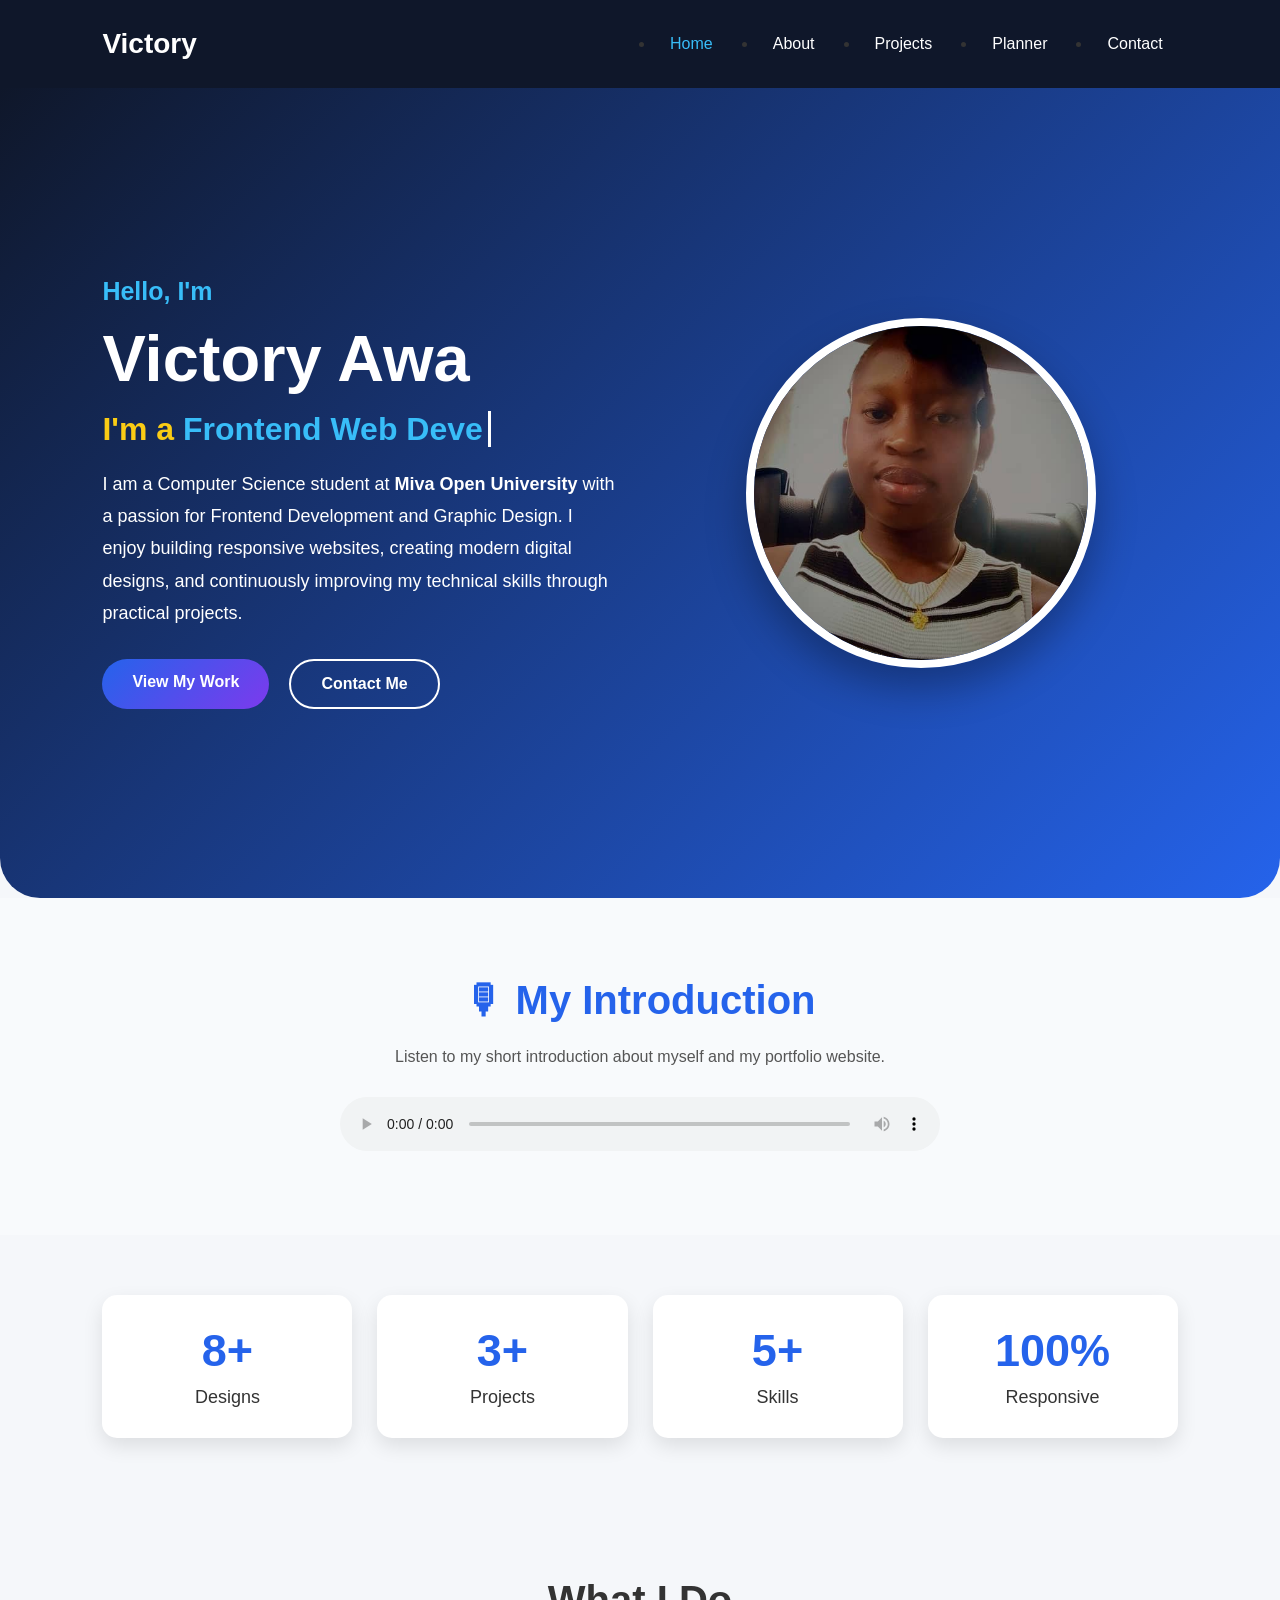
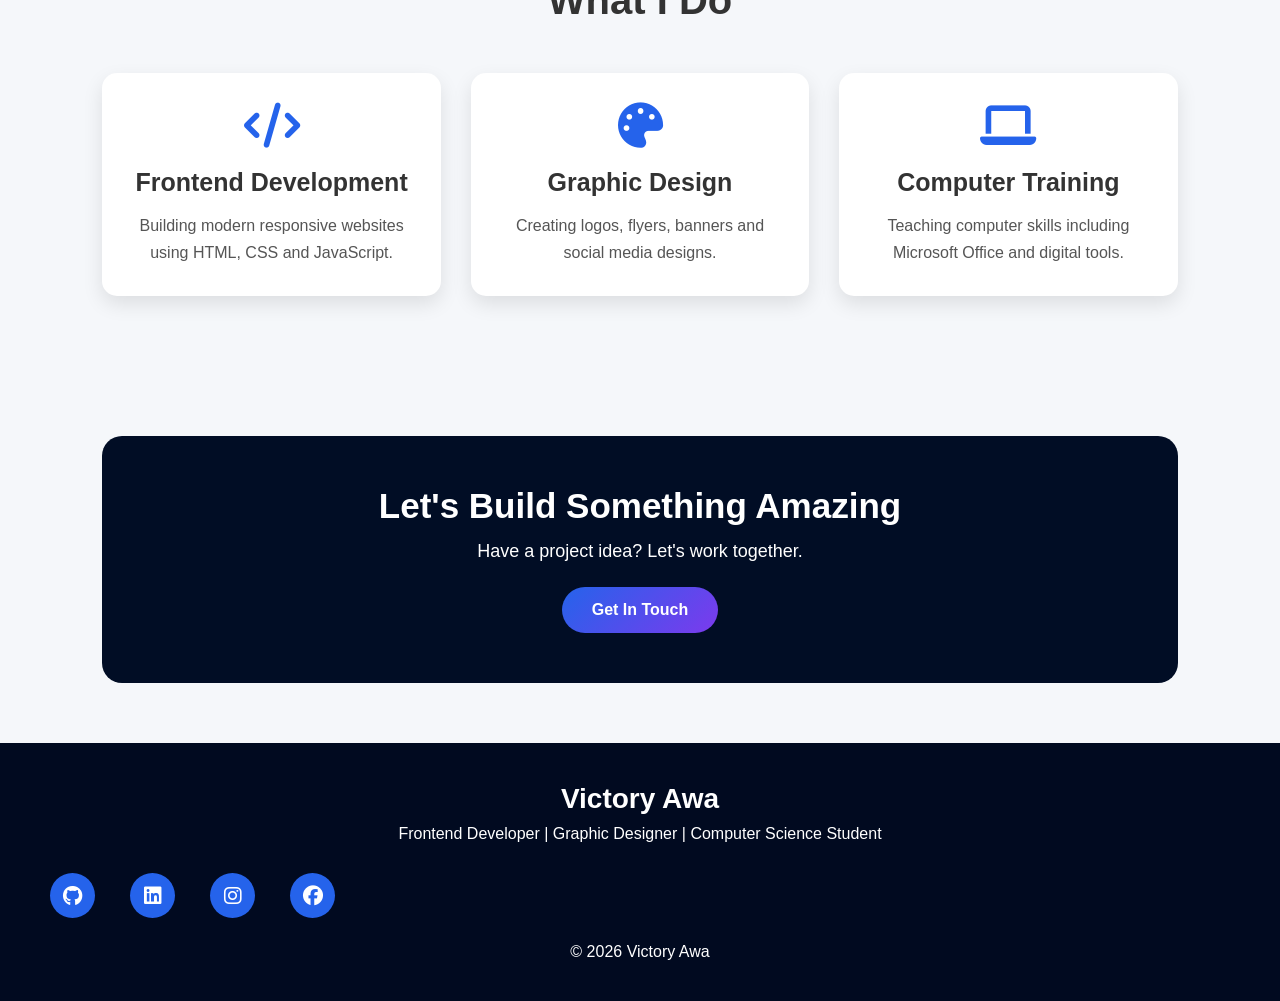
==== commit fa7c6de4: "Final CSC106 Portfolio Submission" ====
--- a/Student Portfolio Website/index.html
+++ b/Student Portfolio Website/index.html
@@ -110,14 +110,23 @@
 
 </section>
 
-
-
-
-
-
+<!-- INTRO AUDIO -->
+<section class="intro-audio">
+
+    <h2>🎙 My Introduction</h2>
+
+    <p>
+        Listen to my short introduction about myself and my portfolio website.
+    </p>
+
+    <audio controls>
+        <source src="audio/audio intro.m4a" type="audio/mpeg">
+        Your browser does not support the audio element.
+    </audio>
+
+</section>
 
 <section class="stats">
-
 
 <div class="stat-card">
 
--- a/Student Portfolio Website/css/style.css
+++ b/Student Portfolio Website/css/style.css
@@ -6719,4 +6719,40 @@
 
 
 
+}
+/* ================= AUDIO INTRO ================= */
+
+.intro-audio{
+    padding:80px 8%;
+    text-align:center;
+    background:#f8fafc;
+}
+
+.intro-audio h2{
+    font-size:40px;
+    color:#2563eb;
+    margin-bottom:20px;
+}
+
+.intro-audio p{
+    color:#555;
+    margin-bottom:25px;
+    line-height:1.8;
+}
+
+.intro-audio audio{
+    width:100%;
+    max-width:600px;
+}
+
+@media(max-width:768px){
+
+.intro-audio{
+    padding:60px 5%;
+}
+
+.intro-audio h2{
+    font-size:30px;
+}
+
 }
